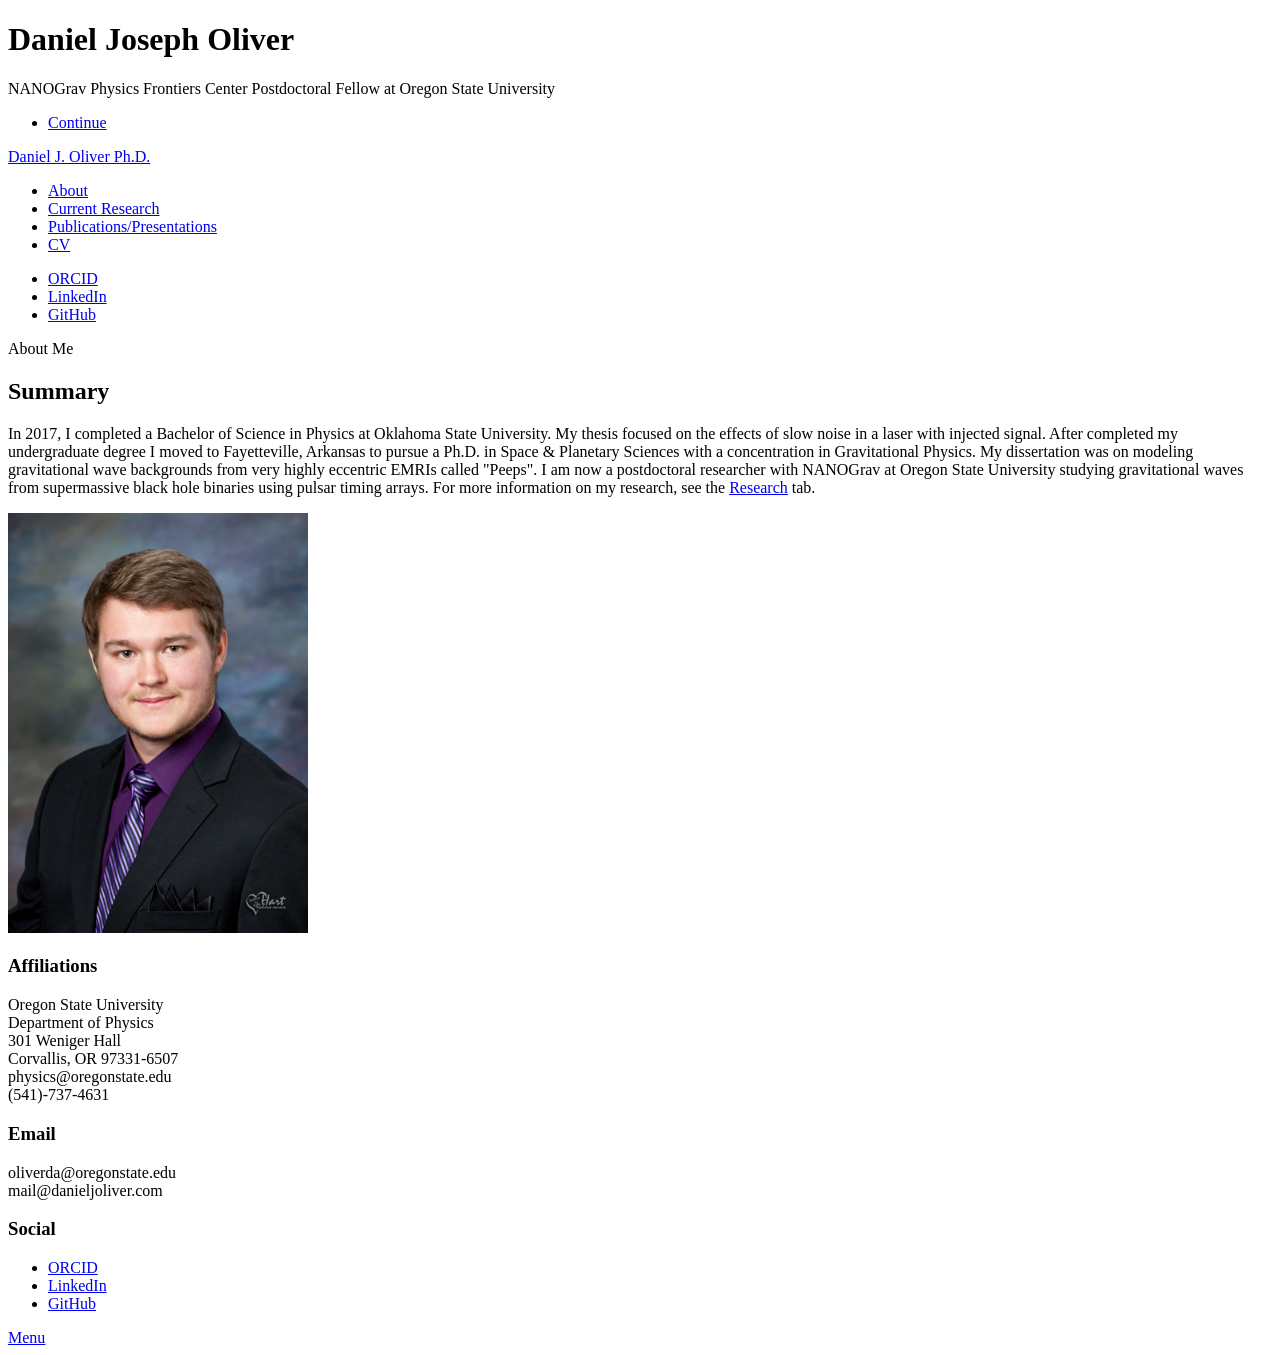
==== index.html @ 2bd02de0 "fixed footer" ====
<!DOCTYPE HTML>
<!--
	Massively by HTML5 UP
	html5up.net | @ajlkn
	Free for personal and commercial use under the CCA 3.0 license (html5up.net/license)
-->
<html>
	<head>
		<title>Daniel Joseph Oliver</title>
		<link rel="shortcut icon" type="image/png" href="images/favicon.png">
		<meta charset="utf-8" />
		<meta name="viewport" content="width=device-width, initial-scale=1, user-scalable=no" />
		<link rel="stylesheet" href="assets/css/main.css" />
		<noscript><link rel="stylesheet" href="assets/css/noscript.css" /></noscript>
	</head>
	<body class="is-preload">

		<!-- Wrapper -->
			<div id="wrapper" class="fade-in">

				<!-- Intro -->
					<div id="intro">
						<h1>Daniel Joseph Oliver</h1>
						<p>NANOGrav Physics Frontiers Center Postdoctoral Fellow at Oregon State University</p>
						<ul class="actions">
							<li> <a href="#header" class="button icon solid solo fa-arrow-down scrolly">Continue</a></li>
						</ul>
					</div>

				<!-- Header -->
					<header id="header">
						<a href="index.html" class="logo">Daniel J. Oliver Ph.D.</a>
					</header>

				<!-- Nav -->
					<nav id="nav">
						<ul class="links">
							<li class="active"><a href="index.html">About</a></li>
							<li><a href="research.html">Current Research</a></li>
							<li><a href="publications.html">Publications/Presentations</a></li>
							<li><a href="resume.html">CV</a></li>
						</ul>
						<ul class="icons">
							<li><a href="https://orcid.org/0000-0002-7374-6925">ORCID</a></li>
							<li><a href="https://www.linkedin.com/in/danieljosepholiver/" class="icon brands fa-linkedin"><span class="label">LinkedIn</span></a></li>
							<li><a href="https://github.com/DanielJOliver" class="icon brands fa-github"><span class="label">GitHub</span></a></li>
						</ul>
					</nav>

				<!-- Main -->
					<div id="main">

						<!-- Featured Post -->
							<article class="post featured">
								<header class="major">
									<span class="date">About Me</span>
									<h2>Summary</h2>
									<p>
									In 2017, I completed a Bachelor of Science in Physics at Oklahoma State University. My thesis focused on the effects 
									of slow noise in a laser with injected signal. After completed my undergraduate degree I moved to Fayetteville, 
									Arkansas to pursue a Ph.D. in Space & Planetary Sciences with a concentration in Gravitational Physics. My dissertation
									was on modeling gravitational wave backgrounds from very highly eccentric EMRIs called "Peeps". I am now a postdoctoral 
									researcher with NANOGrav at Oregon State University studying gravitational waves from supermassive black hole binaries 
									using pulsar timing arrays. For more information on my research, see the <a href="research.html">Research</a> tab. </p>
									<span class="image main">
										<img src="images/Oliver_Daniel_PRpic.jpg" width="300" alt="Daniel Oliver headshot">
									</span>
								</header>

							</article>
					</div>

<!-- Footer -->
						<footer id="footer">
						<section class="split contact">
							<section class="alt">
							<h3>Affiliations</h3>
							<div class="affiliations">
								<p>
								Oregon State University<br />
								Department of Physics<br />
								301 Weniger Hall<br />
								Corvallis, OR 97331-6507<br />
								physics@oregonstate.edu<br />
								(541)-737-4631
								</p>
							</div>
							</section>
						</section>								
							</section>
							<section>
								<h3>Email</h3>
								<p>oliverda@oregonstate.edu<br />
										mail@danieljoliver.com</a></p>
							</section>
							<section>
								<h3>Social</h3>
								<ul class="icons alt">
									<li><a href="https://orcid.org/0000-0002-7374-6925">ORCID</a></li>
									<li><a href="https://www.linkedin.com/in/danieljosepholiver/" class="icon brands alt fa-linkedin"><span class="label">LinkedIn</span></a></li>
									<li><a href="https://github.com/DanielJOliver" class="icon brands alt fa-github"><span class="label">GitHub</span></a></li>
								</ul>
							</section>
						</section>
					</footer>

			</div>

		<!-- Scripts -->
			<script src="assets/js/jquery.min.js"></script>
			<script src="assets/js/jquery.scrollex.min.js"></script>
			<script src="assets/js/jquery.scrolly.min.js"></script>
			<script src="assets/js/browser.min.js"></script>
			<script src="assets/js/breakpoints.min.js"></script>
			<script src="assets/js/util.js"></script>
			<script src="assets/js/main.js"></script>

	</body>
</html>
---- assets/css/main.css ----
@import url(fontawesome-all.min.css);
@import url("https://fonts.googleapis.com/css?family=Merriweather:300,700,300italic,700italic|Source+Sans+Pro:900");

/*
	Massively by HTML5 UP
	html5up.net | @ajlkn
	Free for personal and commercial use under the CCA 3.0 license (html5up.net/license)
*/

html, body, div, span, applet, object,
iframe, h1, h2, h3, h4, h5, h6, p, blockquote,
pre, a, abbr, acronym, address, big, cite,
code, del, dfn, em, img, ins, kbd, q, s, samp,
small, strike, strong, sub, sup, tt, var, b,
u, i, center, dl, dt, dd, ol, ul, li, fieldset,
form, label, legend, table, caption, tbody,
tfoot, thead, tr, th, td, article, aside,
canvas, details, embed, figure, figcaption,
footer, header, hgroup, menu, nav, output, ruby,
section, summary, time, mark, audio, video {
	margin: 0;
	padding: 0;
	border: 0;
	font-size: 100%;
	font: inherit;
	vertical-align: baseline;}

article, aside, details, figcaption, figure,
footer, header, hgroup, menu, nav, section {
	display: block;}

body {
	line-height: 1;
}

ol, ul {
	list-style: none;
}

blockquote, q {
	quotes: none;
}

	blockquote:before, blockquote:after, q:before, q:after {
		content: '';
		content: none;
	}

table {
	border-collapse: collapse;
	border-spacing: 0;
}

body {
	-webkit-text-size-adjust: none;
}

mark {
	background-color: transparent;
	color: inherit;
}

input::-moz-focus-inner {
	border: 0;
	padding: 0;
}

input, select, textarea {
	-moz-appearance: none;
	-webkit-appearance: none;
	-ms-appearance: none;
	appearance: none;
}

/* Basic */

	@-ms-viewport {
		width: device-width;
	}

	body {
		-ms-overflow-style: scrollbar;
	}

	@media screen and (max-width: 480px) {

		html, body {
			min-width: 320px;
		}

	}

	html {
		box-sizing: border-box;
	}

	*, *:before, *:after {
		box-sizing: inherit;
	}

	body {
		background-color: #1e252d;
	}

		body.is-preload *, body.is-preload *:before, body.is-preload *:after {
			-moz-animation: none !important;
			-webkit-animation: none !important;
			-ms-animation: none !important;
			animation: none !important;
			-moz-transition: none !important;
			-webkit-transition: none !important;
			-ms-transition: none !important;
			transition: none !important;
		}

/* Type */

	html {
		font-size: 16pt;
	}

		@media screen and (max-width: 1680px) {

			html {
				font-size: 12pt;
			}

		}

		@media screen and (max-width: 1280px) {

			html {
				font-size: 11pt;
			}

		}

		@media screen and (max-width: 360px) {

			html {
				font-size: 10pt;
			}

		}

	body {
		color: #212931;
	}

	body, input, select, textarea {
		font-family: "Merriweather", Georgia, serif;
		font-weight: 300;
		font-size: 1rem;
		line-height: 2.375;
	}

	a {
		-moz-transition: color 0.2s ease-in-out, background-color 0.2s ease-in-out, border-color 0.2s ease-in-out, box-shadow 0.2s ease-in-out;
		-webkit-transition: color 0.2s ease-in-out, background-color 0.2s ease-in-out, border-color 0.2s ease-in-out, box-shadow 0.2s ease-in-out;
		-ms-transition: color 0.2s ease-in-out, background-color 0.2s ease-in-out, border-color 0.2s ease-in-out, box-shadow 0.2s ease-in-out;
		transition: color 0.2s ease-in-out, background-color 0.2s ease-in-out, border-color 0.2s ease-in-out, box-shadow 0.2s ease-in-out;
		border-bottom: dotted 1px;
		text-decoration: none;
	}

		a:hover {
			border-bottom-color: transparent;
		}

	strong, b {
		font-weight: 600;
	}

	em, i {
		font-style: italic;
	}

	p {
		text-align: justify;
		margin: 0 0 2rem 0;
	}

	h1, h2, h3, h4, h5, h6 {
		font-family: "Source Sans Pro", Helvetica, sans-serif;
		font-weight: 900;
		line-height: 1.5;
		letter-spacing: 0.075em;
		text-transform: uppercase;
		margin: 0 0 1rem 0;
	}

		h1 a, h2 a, h3 a, h4 a, h5 a, h6 a {
			border-bottom: 0;
			color: inherit;
			text-decoration: none;
		}

	h1 {
		font-size: 4rem;
		line-height: 1.1;
		margin: 0 0 2rem 0;
	}

	h2 {
		font-size: 1.75rem;
		line-height: 1.3;
		margin: 0 0 1.5rem 0;
	}

	h3 {
		font-size: 1.25rem;
		margin: 0 0 1.5rem 0;
	}

	h4 {
		font-size: 1rem;
	}

	h5 {
		font-size: 0.9rem;
	}

	h6 {
		font-size: 0.8rem;
	}

	sub {
		font-size: 0.8rem;
		position: relative;
		top: 0.5rem;
	}

	sup {
		font-size: 0.8rem;
		position: relative;
		top: -0.5rem;
	}

	blockquote {
		border-left: solid 4px;
		font-style: italic;
		margin: 0 0 2rem 0;
		padding: 0.5rem 0 0.5rem 2rem;
	}

	code {
		border: solid 2px;
		font-family: "Courier New", monospace;
		font-size: 0.9rem;
		margin: 0 0.25rem;
		padding: 0.25rem 0.65rem;
	}

	pre {
		-webkit-overflow-scrolling: touch;
		font-family: "Courier New", monospace;
		font-size: 0.9rem;
		margin: 0 0 2rem 0;
	}

		pre code {
			display: block;
			line-height: 1.75;
			padding: 1rem 1.5rem;
			overflow-x: auto;
		}

	hr {
		border: 0;
		border-bottom: solid 2px;
		margin: 3rem 0;
	}

		hr.major {
			margin: 5rem 0;
		}

	.align-left {
		text-align: left;
	}

	.align-center {
		text-align: center;
	}

	.align-right {
		text-align: right;
	}

	input, select, textarea {
		color: #212931;
	}

	a {
		color: #212931;
		border-bottom-color: rgba(33, 41, 49, 0.5);
	}

		a:hover {
			border-bottom-color: transparent;
			color: #18bfef !important;
		}

	strong, b {
		color: #212931;
	}

	h1, h2, h3, h4, h5, h6 {
		color: #212931;
	}

	blockquote {
		border-left-color: #eeeeee;
	}

	code {
		background: rgba(220, 220, 220, 0.25);
		border-color: #eeeeee;
	}

	hr {
		border-bottom-color: #eeeeee;
	}

/* Row */

	.row {
		display: flex;
		flex-wrap: wrap;
		box-sizing: border-box;
		align-items: stretch;
	}

		.row > * {
			box-sizing: border-box;
		}

		.row.gtr-uniform > * > :last-child {
			margin-bottom: 0;
		}

		.row.aln-left {
			justify-content: flex-start;
		}

		.row.aln-center {
			justify-content: center;
		}

		.row.aln-right {
			justify-content: flex-end;
		}

		.row.aln-top {
			align-items: flex-start;
		}

		.row.aln-middle {
			align-items: center;
		}

		.row.aln-bottom {
			align-items: flex-end;
		}

		.row > .imp {
			order: -1;
		}

		.row > .col-1 {
			width: 8.33333%;
		}

		.row > .off-1 {
			margin-left: 8.33333%;
		}

		.row > .col-2 {
			width: 16.66667%;
		}

		.row > .off-2 {
			margin-left: 16.66667%;
		}

		.row > .col-3 {
			width: 25%;
		}

		.row > .off-3 {
			margin-left: 25%;
		}

		.row > .col-4 {
			width: 33.33333%;
		}

		.row > .off-4 {
			margin-left: 33.33333%;
		}

		.row > .col-5 {
			width: 41.66667%;
		}

		.row > .off-5 {
			margin-left: 41.66667%;
		}

		.row > .col-6 {
			width: 50%;
		}

		.row > .off-6 {
			margin-left: 50%;
		}

		.row > .col-7 {
			width: 58.33333%;
		}

		.row > .off-7 {
			margin-left: 58.33333%;
		}

		.row > .col-8 {
			width: 66.66667%;
		}

		.row > .off-8 {
			margin-left: 66.66667%;
		}

		.row > .col-9 {
			width: 75%;
		}

		.row > .off-9 {
			margin-left: 75%;
		}

		.row > .col-10 {
			width: 83.33333%;
		}

		.row > .off-10 {
			margin-left: 83.33333%;
		}

		.row > .col-11 {
			width: 91.66667%;
		}

		.row > .off-11 {
			margin-left: 91.66667%;
		}

		.row > .col-12 {
			width: 100%;
		}

		.row > .off-12 {
			margin-left: 100%;
		}

		.row.gtr-0 {
			margin-top: 0;
			margin-left: 0rem;
		}

			.row.gtr-0 > * {
				padding: 0 0 0 0rem;
			}

			.row.gtr-0.gtr-uniform {
				margin-top: 0rem;
			}

				.row.gtr-0.gtr-uniform > * {
					padding-top: 0rem;
				}

		.row.gtr-25 {
			margin-top: 0;
			margin-left: -0.375rem;
		}

			.row.gtr-25 > * {
				padding: 0 0 0 0.375rem;
			}

			.row.gtr-25.gtr-uniform {
				margin-top: -0.375rem;
			}

				.row.gtr-25.gtr-uniform > * {
					padding-top: 0.375rem;
				}

		.row.gtr-50 {
			margin-top: 0;
			margin-left: -0.75rem;
		}

			.row.gtr-50 > * {
				padding: 0 0 0 0.75rem;
			}

			.row.gtr-50.gtr-uniform {
				margin-top: -0.75rem;
			}

				.row.gtr-50.gtr-uniform > * {
					padding-top: 0.75rem;
				}

		.row {
			margin-top: 0;
			margin-left: -1.5rem;
		}

			.row > * {
				padding: 0 0 0 1.5rem;
			}

			.row.gtr-uniform {
				margin-top: -1.5rem;
			}

				.row.gtr-uniform > * {
					padding-top: 1.5rem;
				}

		.row.gtr-150 {
			margin-top: 0;
			margin-left: -2.25rem;
		}

			.row.gtr-150 > * {
				padding: 0 0 0 2.25rem;
			}

			.row.gtr-150.gtr-uniform {
				margin-top: -2.25rem;
			}

				.row.gtr-150.gtr-uniform > * {
					padding-top: 2.25rem;
				}

		.row.gtr-200 {
			margin-top: 0;
			margin-left: -3rem;
		}

			.row.gtr-200 > * {
				padding: 0 0 0 3rem;
			}

			.row.gtr-200.gtr-uniform {
				margin-top: -3rem;
			}

				.row.gtr-200.gtr-uniform > * {
					padding-top: 3rem;
				}

		@media screen and (max-width: 1680px) {

			.row {
				display: flex;
				flex-wrap: wrap;
				box-sizing: border-box;
				align-items: stretch;
			}

				.row > * {
					box-sizing: border-box;
				}

				.row.gtr-uniform > * > :last-child {
					margin-bottom: 0;
				}

				.row.aln-left {
					justify-content: flex-start;
				}

				.row.aln-center {
					justify-content: center;
				}

				.row.aln-right {
					justify-content: flex-end;
				}

				.row.aln-top {
					align-items: flex-start;
				}

				.row.aln-middle {
					align-items: center;
				}

				.row.aln-bottom {
					align-items: flex-end;
				}

				.row > .imp-xlarge {
					order: -1;
				}

				.row > .col-1-xlarge {
					width: 8.33333%;
				}

				.row > .off-1-xlarge {
					margin-left: 8.33333%;
				}

				.row > .col-2-xlarge {
					width: 16.66667%;
				}

				.row > .off-2-xlarge {
					margin-left: 16.66667%;
				}

				.row > .col-3-xlarge {
					width: 25%;
				}

				.row > .off-3-xlarge {
					margin-left: 25%;
				}

				.row > .col-4-xlarge {
					width: 33.33333%;
				}

				.row > .off-4-xlarge {
					margin-left: 33.33333%;
				}

				.row > .col-5-xlarge {
					width: 41.66667%;
				}

				.row > .off-5-xlarge {
					margin-left: 41.66667%;
				}

				.row > .col-6-xlarge {
					width: 50%;
				}

				.row > .off-6-xlarge {
					margin-left: 50%;
				}

				.row > .col-7-xlarge {
					width: 58.33333%;
				}

				.row > .off-7-xlarge {
					margin-left: 58.33333%;
				}

				.row > .col-8-xlarge {
					width: 66.66667%;
				}

				.row > .off-8-xlarge {
					margin-left: 66.66667%;
				}

				.row > .col-9-xlarge {
					width: 75%;
				}

				.row > .off-9-xlarge {
					margin-left: 75%;
				}

				.row > .col-10-xlarge {
					width: 83.33333%;
				}

				.row > .off-10-xlarge {
					margin-left: 83.33333%;
				}

				.row > .col-11-xlarge {
					width: 91.66667%;
				}

				.row > .off-11-xlarge {
					margin-left: 91.66667%;
				}

				.row > .col-12-xlarge {
					width: 100%;
				}

				.row > .off-12-xlarge {
					margin-left: 100%;
				}

				.row.gtr-0 {
					margin-top: 0;
					margin-left: 0rem;
				}

					.row.gtr-0 > * {
						padding: 0 0 0 0rem;
					}

					.row.gtr-0.gtr-uniform {
						margin-top: 0rem;
					}

						.row.gtr-0.gtr-uniform > * {
							padding-top: 0rem;
						}

				.row.gtr-25 {
					margin-top: 0;
					margin-left: -0.375rem;
				}

					.row.gtr-25 > * {
						padding: 0 0 0 0.375rem;
					}

					.row.gtr-25.gtr-uniform {
						margin-top: -0.375rem;
					}

						.row.gtr-25.gtr-uniform > * {
							padding-top: 0.375rem;
						}

				.row.gtr-50 {
					margin-top: 0;
					margin-left: -0.75rem;
				}

					.row.gtr-50 > * {
						padding: 0 0 0 0.75rem;
					}

					.row.gtr-50.gtr-uniform {
						margin-top: -0.75rem;
					}

						.row.gtr-50.gtr-uniform > * {
							padding-top: 0.75rem;
						}

				.row {
					margin-top: 0;
					margin-left: -1.5rem;
				}

					.row > * {
						padding: 0 0 0 1.5rem;
					}

					.row.gtr-uniform {
						margin-top: -1.5rem;
					}

						.row.gtr-uniform > * {
							padding-top: 1.5rem;
						}

				.row.gtr-150 {
					margin-top: 0;
					margin-left: -2.25rem;
				}

					.row.gtr-150 > * {
						padding: 0 0 0 2.25rem;
					}

					.row.gtr-150.gtr-uniform {
						margin-top: -2.25rem;
					}

						.row.gtr-150.gtr-uniform > * {
							padding-top: 2.25rem;
						}

				.row.gtr-200 {
					margin-top: 0;
					margin-left: -3rem;
				}

					.row.gtr-200 > * {
						padding: 0 0 0 3rem;
					}

					.row.gtr-200.gtr-uniform {
						margin-top: -3rem;
					}

						.row.gtr-200.gtr-uniform > * {
							padding-top: 3rem;
						}

		}

		@media screen and (max-width: 1280px) {

			.row {
				display: flex;
				flex-wrap: wrap;
				box-sizing: border-box;
				align-items: stretch;
			}

				.row > * {
					box-sizing: border-box;
				}

				.row.gtr-uniform > * > :last-child {
					margin-bottom: 0;
				}

				.row.aln-left {
					justify-content: flex-start;
				}

				.row.aln-center {
					justify-content: center;
				}

				.row.aln-right {
					justify-content: flex-end;
				}

				.row.aln-top {
					align-items: flex-start;
				}

				.row.aln-middle {
					align-items: center;
				}

				.row.aln-bottom {
					align-items: flex-end;
				}

				.row > .imp-large {
					order: -1;
				}

				.row > .col-1-large {
					width: 8.33333%;
				}

				.row > .off-1-large {
					margin-left: 8.33333%;
				}

				.row > .col-2-large {
					width: 16.66667%;
				}

				.row > .off-2-large {
					margin-left: 16.66667%;
				}

				.row > .col-3-large {
					width: 25%;
				}

				.row > .off-3-large {
					margin-left: 25%;
				}

				.row > .col-4-large {
					width: 33.33333%;
				}

				.row > .off-4-large {
					margin-left: 33.33333%;
				}

				.row > .col-5-large {
					width: 41.66667%;
				}

				.row > .off-5-large {
					margin-left: 41.66667%;
				}

				.row > .col-6-large {
					width: 50%;
				}

				.row > .off-6-large {
					margin-left: 50%;
				}

				.row > .col-7-large {
					width: 58.33333%;
				}

				.row > .off-7-large {
					margin-left: 58.33333%;
				}

				.row > .col-8-large {
					width: 66.66667%;
				}

				.row > .off-8-large {
					margin-left: 66.66667%;
				}

				.row > .col-9-large {
					width: 75%;
				}

				.row > .off-9-large {
					margin-left: 75%;
				}

				.row > .col-10-large {
					width: 83.33333%;
				}

				.row > .off-10-large {
					margin-left: 83.33333%;
				}

				.row > .col-11-large {
					width: 91.66667%;
				}

				.row > .off-11-large {
					margin-left: 91.66667%;
				}

				.row > .col-12-large {
					width: 100%;
				}

				.row > .off-12-large {
					margin-left: 100%;
				}

				.row.gtr-0 {
					margin-top: 0;
					margin-left: 0rem;
				}

					.row.gtr-0 > * {
						padding: 0 0 0 0rem;
					}

					.row.gtr-0.gtr-uniform {
						margin-top: 0rem;
					}

						.row.gtr-0.gtr-uniform > * {
							padding-top: 0rem;
						}

				.row.gtr-25 {
					margin-top: 0;
					margin-left: -0.375rem;
				}

					.row.gtr-25 > * {
						padding: 0 0 0 0.375rem;
					}

					.row.gtr-25.gtr-uniform {
						margin-top: -0.375rem;
					}

						.row.gtr-25.gtr-uniform > * {
							padding-top: 0.375rem;
						}

				.row.gtr-50 {
					margin-top: 0;
					margin-left: -0.75rem;
				}

					.row.gtr-50 > * {
						padding: 0 0 0 0.75rem;
					}

					.row.gtr-50.gtr-uniform {
						margin-top: -0.75rem;
					}

						.row.gtr-50.gtr-uniform > * {
							padding-top: 0.75rem;
						}

				.row {
					margin-top: 0;
					margin-left: -1.5rem;
				}

					.row > * {
						padding: 0 0 0 1.5rem;
					}

					.row.gtr-uniform {
						margin-top: -1.5rem;
					}

						.row.gtr-uniform > * {
							padding-top: 1.5rem;
						}

				.row.gtr-150 {
					margin-top: 0;
					margin-left: -2.25rem;
				}

					.row.gtr-150 > * {
						padding: 0 0 0 2.25rem;
					}

					.row.gtr-150.gtr-uniform {
						margin-top: -2.25rem;
					}

						.row.gtr-150.gtr-uniform > * {
							padding-top: 2.25rem;
						}

				.row.gtr-200 {
					margin-top: 0;
					margin-left: -3rem;
				}

					.row.gtr-200 > * {
						padding: 0 0 0 3rem;
					}

					.row.gtr-200.gtr-uniform {
						margin-top: -3rem;
					}

						.row.gtr-200.gtr-uniform > * {
							padding-top: 3rem;
						}

		}

		@media screen and (max-width: 980px) {

			.row {
				display: flex;
				flex-wrap: wrap;
				box-sizing: border-box;
				align-items: stretch;
			}

				.row > * {
					box-sizing: border-box;
				}

				.row.gtr-uniform > * > :last-child {
					margin-bottom: 0;
				}

				.row.aln-left {
					justify-content: flex-start;
				}

				.row.aln-center {
					justify-content: center;
				}

				.row.aln-right {
					justify-content: flex-end;
				}

				.row.aln-top {
					align-items: flex-start;
				}

				.row.aln-middle {
					align-items: center;
				}

				.row.aln-bottom {
					align-items: flex-end;
				}

				.row > .imp-medium {
					order: -1;
				}

				.row > .col-1-medium {
					width: 8.33333%;
				}

				.row > .off-1-medium {
					margin-left: 8.33333%;
				}

				.row > .col-2-medium {
					width: 16.66667%;
				}

				.row > .off-2-medium {
					margin-left: 16.66667%;
				}

				.row > .col-3-medium {
					width: 25%;
				}

				.row > .off-3-medium {
					margin-left: 25%;
				}

				.row > .col-4-medium {
					width: 33.33333%;
				}

				.row > .off-4-medium {
					margin-left: 33.33333%;
				}

				.row > .col-5-medium {
					width: 41.66667%;
				}

				.row > .off-5-medium {
					margin-left: 41.66667%;
				}

				.row > .col-6-medium {
					width: 50%;
				}

				.row > .off-6-medium {
					margin-left: 50%;
				}

				.row > .col-7-medium {
					width: 58.33333%;
				}

				.row > .off-7-medium {
					margin-left: 58.33333%;
				}

				.row > .col-8-medium {
					width: 66.66667%;
				}

				.row > .off-8-medium {
					margin-left: 66.66667%;
				}

				.row > .col-9-medium {
					width: 75%;
				}

				.row > .off-9-medium {
					margin-left: 75%;
				}

				.row > .col-10-medium {
					width: 83.33333%;
				}

				.row > .off-10-medium {
					margin-left: 83.33333%;
				}

				.row > .col-11-medium {
					width: 91.66667%;
				}

				.row > .off-11-medium {
					margin-left: 91.66667%;
				}

				.row > .col-12-medium {
					width: 100%;
				}

				.row > .off-12-medium {
					margin-left: 100%;
				}

				.row.gtr-0 {
					margin-top: 0;
					margin-left: 0rem;
				}

					.row.gtr-0 > * {
						padding: 0 0 0 0rem;
					}

					.row.gtr-0.gtr-uniform {
						margin-top: 0rem;
					}

						.row.gtr-0.gtr-uniform > * {
							padding-top: 0rem;
						}

				.row.gtr-25 {
					margin-top: 0;
					margin-left: -0.375rem;
				}

					.row.gtr-25 > * {
						padding: 0 0 0 0.375rem;
					}

					.row.gtr-25.gtr-uniform {
						margin-top: -0.375rem;
					}

						.row.gtr-25.gtr-uniform > * {
							padding-top: 0.375rem;
						}

				.row.gtr-50 {
					margin-top: 0;
					margin-left: -0.75rem;
				}

					.row.gtr-50 > * {
						padding: 0 0 0 0.75rem;
					}

					.row.gtr-50.gtr-uniform {
						margin-top: -0.75rem;
					}

						.row.gtr-50.gtr-uniform > * {
							padding-top: 0.75rem;
						}

				.row {
					margin-top: 0;
					margin-left: -1.5rem;
				}

					.row > * {
						padding: 0 0 0 1.5rem;
					}

					.row.gtr-uniform {
						margin-top: -1.5rem;
					}

						.row.gtr-uniform > * {
							padding-top: 1.5rem;
						}

				.row.gtr-150 {
					margin-top: 0;
					margin-left: -2.25rem;
				}

					.row.gtr-150 > * {
						padding: 0 0 0 2.25rem;
					}

					.row.gtr-150.gtr-uniform {
						margin-top: -2.25rem;
					}

						.row.gtr-150.gtr-uniform > * {
							padding-top: 2.25rem;
						}

				.row.gtr-200 {
					margin-top: 0;
					margin-left: -3rem;
				}

					.row.gtr-200 > * {
						padding: 0 0 0 3rem;
					}

					.row.gtr-200.gtr-uniform {
						margin-top: -3rem;
					}

						.row.gtr-200.gtr-uniform > * {
							padding-top: 3rem;
						}

		}

		@media screen and (max-width: 736px) {

			.row {
				display: flex;
				flex-wrap: wrap;
				box-sizing: border-box;
				align-items: stretch;
			}

				.row > * {
					box-sizing: border-box;
				}

				.row.gtr-uniform > * > :last-child {
					margin-bottom: 0;
				}

				.row.aln-left {
					justify-content: flex-start;
				}

				.row.aln-center {
					justify-content: center;
				}

				.row.aln-right {
					justify-content: flex-end;
				}

				.row.aln-top {
					align-items: flex-start;
				}

				.row.aln-middle {
					align-items: center;
				}

				.row.aln-bottom {
					align-items: flex-end;
				}

				.row > .imp-small {
					order: -1;
				}

				.row > .col-1-small {
					width: 8.33333%;
				}

				.row > .off-1-small {
					margin-left: 8.33333%;
				}

				.row > .col-2-small {
					width: 16.66667%;
				}

				.row > .off-2-small {
					margin-left: 16.66667%;
				}

				.row > .col-3-small {
					width: 25%;
				}

				.row > .off-3-small {
					margin-left: 25%;
				}

				.row > .col-4-small {
					width: 33.33333%;
				}

				.row > .off-4-small {
					margin-left: 33.33333%;
				}

				.row > .col-5-small {
					width: 41.66667%;
				}

				.row > .off-5-small {
					margin-left: 41.66667%;
				}

				.row > .col-6-small {
					width: 50%;
				}

				.row > .off-6-small {
					margin-left: 50%;
				}

				.row > .col-7-small {
					width: 58.33333%;
				}

				.row > .off-7-small {
					margin-left: 58.33333%;
				}

				.row > .col-8-small {
					width: 66.66667%;
				}

				.row > .off-8-small {
					margin-left: 66.66667%;
				}

				.row > .col-9-small {
					width: 75%;
				}

				.row > .off-9-small {
					margin-left: 75%;
				}

				.row > .col-10-small {
					width: 83.33333%;
				}

				.row > .off-10-small {
					margin-left: 83.33333%;
				}

				.row > .col-11-small {
					width: 91.66667%;
				}

				.row > .off-11-small {
					margin-left: 91.66667%;
				}

				.row > .col-12-small {
					width: 100%;
				}

				.row > .off-12-small {
					margin-left: 100%;
				}

				.row.gtr-0 {
					margin-top: 0;
					margin-left: 0rem;
				}

					.row.gtr-0 > * {
						padding: 0 0 0 0rem;
					}

					.row.gtr-0.gtr-uniform {
						margin-top: 0rem;
					}

						.row.gtr-0.gtr-uniform > * {
							padding-top: 0rem;
						}

				.row.gtr-25 {
					margin-top: 0;
					margin-left: -0.375rem;
				}

					.row.gtr-25 > * {
						padding: 0 0 0 0.375rem;
					}

					.row.gtr-25.gtr-uniform {
						margin-top: -0.375rem;
					}

						.row.gtr-25.gtr-uniform > * {
							padding-top: 0.375rem;
						}

				.row.gtr-50 {
					margin-top: 0;
					margin-left: -0.75rem;
				}

					.row.gtr-50 > * {
						padding: 0 0 0 0.75rem;
					}

					.row.gtr-50.gtr-uniform {
						margin-top: -0.75rem;
					}

						.row.gtr-50.gtr-uniform > * {
							padding-top: 0.75rem;
						}

				.row {
					margin-top: 0;
					margin-left: -1.5rem;
				}

					.row > * {
						padding: 0 0 0 1.5rem;
					}

					.row.gtr-uniform {
						margin-top: -1.5rem;
					}

						.row.gtr-uniform > * {
							padding-top: 1.5rem;
						}

				.row.gtr-150 {
					margin-top: 0;
					margin-left: -2.25rem;
				}

					.row.gtr-150 > * {
						padding: 0 0 0 2.25rem;
					}

					.row.gtr-150.gtr-uniform {
						margin-top: -2.25rem;
					}

						.row.gtr-150.gtr-uniform > * {
							padding-top: 2.25rem;
						}

				.row.gtr-200 {
					margin-top: 0;
					margin-left: -3rem;
				}

					.row.gtr-200 > * {
						padding: 0 0 0 3rem;
					}

					.row.gtr-200.gtr-uniform {
						margin-top: -3rem;
					}

						.row.gtr-200.gtr-uniform > * {
							padding-top: 3rem;
						}

		}

		@media screen and (max-width: 480px) {

			.row {
				display: flex;
				flex-wrap: wrap;
				box-sizing: border-box;
				align-items: stretch;
			}

				.row > * {
					box-sizing: border-box;
				}

				.row.gtr-uniform > * > :last-child {
					margin-bottom: 0;
				}

				.row.aln-left {
					justify-content: flex-start;
				}

				.row.aln-center {
					justify-content: center;
				}

				.row.aln-right {
					justify-content: flex-end;
				}

				.row.aln-top {
					align-items: flex-start;
				}

				.row.aln-middle {
					align-items: center;
				}

				.row.aln-bottom {
					align-items: flex-end;
				}

				.row > .imp-xsmall {
					order: -1;
				}

				.row > .col-1-xsmall {
					width: 8.33333%;
				}

				.row > .off-1-xsmall {
					margin-left: 8.33333%;
				}

				.row > .col-2-xsmall {
					width: 16.66667%;
				}

				.row > .off-2-xsmall {
					margin-left: 16.66667%;
				}

				.row > .col-3-xsmall {
					width: 25%;
				}

				.row > .off-3-xsmall {
					margin-left: 25%;
				}

				.row > .col-4-xsmall {
					width: 33.33333%;
				}

				.row > .off-4-xsmall {
					margin-left: 33.33333%;
				}

				.row > .col-5-xsmall {
					width: 41.66667%;
				}

				.row > .off-5-xsmall {
					margin-left: 41.66667%;
				}

				.row > .col-6-xsmall {
					width: 50%;
				}

				.row > .off-6-xsmall {
					margin-left: 50%;
				}

				.row > .col-7-xsmall {
					width: 58.33333%;
				}

				.row > .off-7-xsmall {
					margin-left: 58.33333%;
				}

				.row > .col-8-xsmall {
					width: 66.66667%;
				}

				.row > .off-8-xsmall {
					margin-left: 66.66667%;
				}

				.row > .col-9-xsmall {
					width: 75%;
				}

				.row > .off-9-xsmall {
					margin-left: 75%;
				}

				.row > .col-10-xsmall {
					width: 83.33333%;
				}

				.row > .off-10-xsmall {
					margin-left: 83.33333%;
				}

				.row > .col-11-xsmall {
					width: 91.66667%;
				}

				.row > .off-11-xsmall {
					margin-left: 91.66667%;
				}

				.row > .col-12-xsmall {
					width: 100%;
				}

				.row > .off-12-xsmall {
					margin-left: 100%;
				}

				.row.gtr-0 {
					margin-top: 0;
					margin-left: 0rem;
				}

					.row.gtr-0 > * {
						padding: 0 0 0 0rem;
					}

					.row.gtr-0.gtr-uniform {
						margin-top: 0rem;
					}

						.row.gtr-0.gtr-uniform > * {
							padding-top: 0rem;
						}

				.row.gtr-25 {
					margin-top: 0;
					margin-left: -0.375rem;
				}

					.row.gtr-25 > * {
						padding: 0 0 0 0.375rem;
					}

					.row.gtr-25.gtr-uniform {
						margin-top: -0.375rem;
					}

						.row.gtr-25.gtr-uniform > * {
							padding-top: 0.375rem;
						}

				.row.gtr-50 {
					margin-top: 0;
					margin-left: -0.75rem;
				}

					.row.gtr-50 > * {
						padding: 0 0 0 0.75rem;
					}

					.row.gtr-50.gtr-uniform {
						margin-top: -0.75rem;
					}

						.row.gtr-50.gtr-uniform > * {
							padding-top: 0.75rem;
						}

				.row {
					margin-top: 0;
					margin-left: -1.5rem;
				}

					.row > * {
						padding: 0 0 0 1.5rem;
					}

					.row.gtr-uniform {
						margin-top: -1.5rem;
					}

						.row.gtr-uniform > * {
							padding-top: 1.5rem;
						}

				.row.gtr-150 {
					margin-top: 0;
					margin-left: -2.25rem;
				}

					.row.gtr-150 > * {
						padding: 0 0 0 2.25rem;
					}

					.row.gtr-150.gtr-uniform {
						margin-top: -2.25rem;
					}

						.row.gtr-150.gtr-uniform > * {
							padding-top: 2.25rem;
						}

				.row.gtr-200 {
					margin-top: 0;
					margin-left: -3rem;
				}

					.row.gtr-200 > * {
						padding: 0 0 0 3rem;
					}

					.row.gtr-200.gtr-uniform {
						margin-top: -3rem;
					}

						.row.gtr-200.gtr-uniform > * {
							padding-top: 3rem;
						}

		}

		@media screen and (max-width: 360px) {

			.row {
				display: flex;
				flex-wrap: wrap;
				box-sizing: border-box;
				align-items: stretch;
			}

				.row > * {
					box-sizing: border-box;
				}

				.row.gtr-uniform > * > :last-child {
					margin-bottom: 0;
				}

				.row.aln-left {
					justify-content: flex-start;
				}

				.row.aln-center {
					justify-content: center;
				}

				.row.aln-right {
					justify-content: flex-end;
				}

				.row.aln-top {
					align-items: flex-start;
				}

				.row.aln-middle {
					align-items: center;
				}

				.row.aln-bottom {
					align-items: flex-end;
				}

				.row > .imp-xxsmall {
					order: -1;
				}

				.row > .col-1-xxsmall {
					width: 8.33333%;
				}

				.row > .off-1-xxsmall {
					margin-left: 8.33333%;
				}

				.row > .col-2-xxsmall {
					width: 16.66667%;
				}

				.row > .off-2-xxsmall {
					margin-left: 16.66667%;
				}

				.row > .col-3-xxsmall {
					width: 25%;
				}

				.row > .off-3-xxsmall {
					margin-left: 25%;
				}

				.row > .col-4-xxsmall {
					width: 33.33333%;
				}

				.row > .off-4-xxsmall {
					margin-left: 33.33333%;
				}

				.row > .col-5-xxsmall {
					width: 41.66667%;
				}

				.row > .off-5-xxsmall {
					margin-left: 41.66667%;
				}

				.row > .col-6-xxsmall {
					width: 50%;
				}

				.row > .off-6-xxsmall {
					margin-left: 50%;
				}

				.row > .col-7-xxsmall {
					width: 58.33333%;
				}

				.row > .off-7-xxsmall {
					margin-left: 58.33333%;
				}

				.row > .col-8-xxsmall {
					width: 66.66667%;
				}

				.row > .off-8-xxsmall {
					margin-left: 66.66667%;
				}

				.row > .col-9-xxsmall {
					width: 75%;
				}

				.row > .off-9-xxsmall {
					margin-left: 75%;
				}

				.row > .col-10-xxsmall {
					width: 83.33333%;
				}

				.row > .off-10-xxsmall {
					margin-left: 83.33333%;
				}

				.row > .col-11-xxsmall {
					width: 91.66667%;
				}

				.row > .off-11-xxsmall {
					margin-left: 91.66667%;
				}

				.row > .col-12-xxsmall {
					width: 100%;
				}

				.row > .off-12-xxsmall {
					margin-left: 100%;
				}

				.row.gtr-0 {
					margin-top: 0;
					margin-left: 0rem;
				}

					.row.gtr-0 > * {
						padding: 0 0 0 0rem;
					}

					.row.gtr-0.gtr-uniform {
						margin-top: 0rem;
					}

						.row.gtr-0.gtr-uniform > * {
							padding-top: 0rem;
						}

				.row.gtr-25 {
					margin-top: 0;
					margin-left: -0.375rem;
				}

					.row.gtr-25 > * {
						padding: 0 0 0 0.375rem;
					}

					.row.gtr-25.gtr-uniform {
						margin-top: -0.375rem;
					}

						.row.gtr-25.gtr-uniform > * {
							padding-top: 0.375rem;
						}

				.row.gtr-50 {
					margin-top: 0;
					margin-left: -0.75rem;
				}

					.row.gtr-50 > * {
						padding: 0 0 0 0.75rem;
					}

					.row.gtr-50.gtr-uniform {
						margin-top: -0.75rem;
					}

						.row.gtr-50.gtr-uniform > * {
							padding-top: 0.75rem;
						}

				.row {
					margin-top: 0;
					margin-left: -1.5rem;
				}

					.row > * {
						padding: 0 0 0 1.5rem;
					}

					.row.gtr-uniform {
						margin-top: -1.5rem;
					}

						.row.gtr-uniform > * {
							padding-top: 1.5rem;
						}

				.row.gtr-150 {
					margin-top: 0;
					margin-left: -2.25rem;
				}

					.row.gtr-150 > * {
						padding: 0 0 0 2.25rem;
					}

					.row.gtr-150.gtr-uniform {
						margin-top: -2.25rem;
					}

						.row.gtr-150.gtr-uniform > * {
							padding-top: 2.25rem;
						}

				.row.gtr-200 {
					margin-top: 0;
					margin-left: -3rem;
				}

					.row.gtr-200 > * {
						padding: 0 0 0 3rem;
					}

					.row.gtr-200.gtr-uniform {
						margin-top: -3rem;
					}

						.row.gtr-200.gtr-uniform > * {
							padding-top: 3rem;
						}

		}

/* Box */

	.box {
		border: solid 2px;
		margin-bottom: 2rem;
		padding: 1.5rem;
	}

		.box > :last-child,
		.box > :last-child > :last-child,
		.box > :last-child > :last-child > :last-child {
			margin-bottom: 0;
		}

		.box.alt {
			border: 0;
			border-radius: 0;
			padding: 0;
		}

	.box {
		border-color: #eeeeee;
	}

/* Button */

	input[type="submit"],
	input[type="reset"],
	input[type="button"],
	button,
	.button {
		-moz-appearance: none;
		-webkit-appearance: none;
		-ms-appearance: none;
		appearance: none;
		-moz-transition: background-color 0.2s ease-in-out, box-shadow 0.2s ease-in-out, color 0.2s ease-in-out;
		-webkit-transition: background-color 0.2s ease-in-out, box-shadow 0.2s ease-in-out, color 0.2s ease-in-out;
		-ms-transition: background-color 0.2s ease-in-out, box-shadow 0.2s ease-in-out, color 0.2s ease-in-out;
		transition: background-color 0.2s ease-in-out, box-shadow 0.2s ease-in-out, color 0.2s ease-in-out;
		border: 0;
		border-radius: 0;
		cursor: pointer;
		display: inline-block;
		font-family: "Source Sans Pro", Helvetica, sans-serif;
		font-size: 0.8rem;
		font-weight: 900;
		letter-spacing: 0.075em;
		height: 3rem;
		line-height: 3rem;
		padding: 0 2rem;
		text-align: center;
		text-decoration: none;
		text-transform: uppercase;
		white-space: nowrap;
	}

		input[type="submit"].icon:before,
		input[type="reset"].icon:before,
		input[type="button"].icon:before,
		button.icon:before,
		.button.icon:before {
			margin-right: 0.5rem;
		}

		input[type="submit"].icon.solo,
		input[type="reset"].icon.solo,
		input[type="button"].icon.solo,
		button.icon.solo,
		.button.icon.solo {
			position: relative;
			width: 4rem;
			height: 4rem;
			line-height: 4rem;
			border-radius: 4rem;
			text-indent: 4rem;
			overflow: hidden;
			padding: 0;
			white-space: nowrap;
		}

			input[type="submit"].icon.solo:before,
			input[type="reset"].icon.solo:before,
			input[type="button"].icon.solo:before,
			button.icon.solo:before,
			.button.icon.solo:before {
				position: absolute;
				display: block;
				top: 0;
				left: 0;
				width: inherit;
				height: inherit;
				line-height: inherit;
				font-size: 1.25rem;
				margin-right: 0;
				text-align: center;
				text-indent: 0;
			}

		input[type="submit"].fit,
		input[type="reset"].fit,
		input[type="button"].fit,
		button.fit,
		.button.fit {
			width: 100%;
		}

		input[type="submit"].small,
		input[type="reset"].small,
		input[type="button"].small,
		button.small,
		.button.small {
			font-size: 0.7rem;
			height: 2.5rem;
			line-height: 2.5rem;
			padding: 0 1.5rem;
		}

		input[type="submit"].large,
		input[type="reset"].large,
		input[type="button"].large,
		button.large,
		.button.large {
			font-size: 0.9rem;
			height: 3.5rem;
			line-height: 3.5rem;
			padding: 0 2.75rem;
		}

		@media screen and (max-width: 980px) {

			input[type="submit"],
			input[type="reset"],
			input[type="button"],
			button,
			.button {
				font-size: 0.9rem;
				height: 3.25rem;
				line-height: 3.25rem;
			}

				input[type="submit"].large,
				input[type="reset"].large,
				input[type="button"].large,
				button.large,
				.button.large {
					font-size: 1rem;
					height: 3.75rem;
					line-height: 3.75rem;
				}

		}

		input[type="submit"].disabled, input[type="submit"]:disabled,
		input[type="reset"].disabled,
		input[type="reset"]:disabled,
		input[type="button"].disabled,
		input[type="button"]:disabled,
		button.disabled,
		button:disabled,
		.button.disabled,
		.button:disabled {
			pointer-events: none;
			opacity: 0.25;
		}

	input[type="submit"],
	input[type="reset"],
	input[type="button"],
	button,
	.button {
		background-color: transparent;
		box-shadow: inset 0 0 0 2px #212931;
		color: #212931 !important;
	}

		input[type="submit"]:hover,
		input[type="reset"]:hover,
		input[type="button"]:hover,
		button:hover,
		.button:hover {
			box-shadow: inset 0 0 0 2px #18bfef;
			color: #18bfef !important;
		}

		input[type="submit"].primary,
		input[type="reset"].primary,
		input[type="button"].primary,
		button.primary,
		.button.primary {
			background-color: #212931;
			box-shadow: none;
			color: #ffffff !important;
		}

			input[type="submit"].primary:hover,
			input[type="reset"].primary:hover,
			input[type="button"].primary:hover,
			button.primary:hover,
			.button.primary:hover {
				background-color: #18bfef;
			}

/* Form */

	form {
		margin: 0 0 2rem 0;
	}

		form > :last-child {
			margin-bottom: 0;
		}

		form > .fields {
			display: -moz-flex;
			display: -webkit-flex;
			display: -ms-flex;
			display: flex;
			-moz-flex-wrap: wrap;
			-webkit-flex-wrap: wrap;
			-ms-flex-wrap: wrap;
			flex-wrap: wrap;
			width: calc(100% + 3rem);
			margin: -1.5rem 0 2rem -1.5rem;
		}

			form > .fields > .field {
				-moz-flex-grow: 0;
				-webkit-flex-grow: 0;
				-ms-flex-grow: 0;
				flex-grow: 0;
				-moz-flex-shrink: 0;
				-webkit-flex-shrink: 0;
				-ms-flex-shrink: 0;
				flex-shrink: 0;
				padding: 1.5rem 0 0 1.5rem;
				width: calc(100% - 1.5rem);
			}

				form > .fields > .field.half {
					width: calc(50% - 0.75rem);
				}

				form > .fields > .field.third {
					width: calc(100%/3 - 0.5rem);
				}

				form > .fields > .field.quarter {
					width: calc(25% - 0.375rem);
				}

		@media screen and (max-width: 480px) {

			form > .fields {
				width: calc(100% + 3rem);
				margin: -1.5rem 0 2rem -1.5rem;
			}

				form > .fields > .field {
					padding: 1.5rem 0 0 1.5rem;
					width: calc(100% - 1.5rem);
				}

					form > .fields > .field.half {
						width: calc(100% - 1.5rem);
					}

					form > .fields > .field.third {
						width: calc(100% - 1.5rem);
					}

					form > .fields > .field.quarter {
						width: calc(100% - 1.5rem);
					}

		}

	label {
		display: block;
		font-family: "Source Sans Pro", Helvetica, sans-serif;
		font-weight: 900;
		line-height: 1.5;
		letter-spacing: 0.075em;
		font-size: 0.8rem;
		text-transform: uppercase;
		margin: 0 0 0.75rem 0;
	}

		@media screen and (max-width: 980px) {

			label {
				font-size: 0.9rem;
			}

		}

	input[type="text"],
	input[type="password"],
	input[type="email"],
	select,
	textarea {
		-moz-appearance: none;
		-webkit-appearance: none;
		-ms-appearance: none;
		appearance: none;
		background: transparent;
		border-radius: 0;
		border: solid 2px;
		color: inherit;
		display: block;
		outline: 0;
		padding: 0 1rem;
		text-decoration: none;
		width: 100%;
	}

		input[type="text"]:invalid,
		input[type="password"]:invalid,
		input[type="email"]:invalid,
		select:invalid,
		textarea:invalid {
			box-shadow: none;
		}

	select {
		background-size: 1.25rem;
		background-repeat: no-repeat;
		background-position: calc(100% - 1rem) center;
		height: 3rem;
		padding-right: 3rem;
		text-overflow: ellipsis;
	}

		select:focus::-ms-value {
			background-color: transparent;
		}

		select::-ms-expand {
			display: none;
		}

	input[type="text"],
	input[type="password"],
	input[type="email"],
	select {
		height: 3rem;
	}

	textarea {
		padding: 0.75rem 1rem;
	}

	input[type="checkbox"],
	input[type="radio"] {
		-moz-appearance: none;
		-webkit-appearance: none;
		-ms-appearance: none;
		appearance: none;
		display: block;
		float: left;
		margin-right: -2rem;
		opacity: 0;
		width: 1rem;
		z-index: -1;
	}

		input[type="checkbox"] + label,
		input[type="radio"] + label {
			text-decoration: none;
			cursor: pointer;
			display: inline-block;
			font-size: 1rem;
			letter-spacing: 0;
			font-family: "Merriweather", Georgia, serif;
			text-transform: none;
			font-weight: 300;
			padding-left: 2.8rem;
			padding-right: 1rem;
			position: relative;
		}

			input[type="checkbox"] + label:before,
			input[type="radio"] + label:before {
				-moz-osx-font-smoothing: grayscale;
				-webkit-font-smoothing: antialiased;
				display: inline-block;
				font-style: normal;
				font-variant: normal;
				text-rendering: auto;
				line-height: 1;
				text-transform: none !important;
				font-family: 'Font Awesome 5 Free';
				font-weight: 900;
			}

			input[type="checkbox"] + label:before,
			input[type="radio"] + label:before {
				border-radius: 0;
				border: solid 2px;
				content: '';
				display: inline-block;
				font-size: 0.8rem;
				height: 1.8rem;
				left: 0;
				line-height: 1.65rem;
				position: absolute;
				text-align: center;
				top: -0.125rem;
				width: 1.8rem;
			}

		input[type="checkbox"]:checked + label:before,
		input[type="radio"]:checked + label:before {
			content: '\f00c';
		}

	input[type="checkbox"] + label:before {
		border-radius: 0;
	}

	input[type="radio"] + label:before {
		border-radius: 100%;
	}

	::-webkit-input-placeholder {
		opacity: 1.0;
	}

	:-moz-placeholder {
		opacity: 1.0;
	}

	::-moz-placeholder {
		opacity: 1.0;
	}

	:-ms-input-placeholder {
		opacity: 1.0;
	}

	label {
		color: #212931;
	}

	input[type="text"],
	input[type="password"],
	input[type="email"],
	select,
	textarea {
		border-color: #eeeeee;
	}

		input[type="text"]:focus,
		input[type="password"]:focus,
		input[type="email"]:focus,
		select:focus,
		textarea:focus {
			border-color: #18bfef;
		}

	select {
		background-image: url("data:image/svg+xml;charset=utf8,%3Csvg xmlns='http://www.w3.org/2000/svg' width='40' height='40' preserveAspectRatio='none' viewBox='0 0 40 40'%3E%3Cpath d='M9.4,12.3l10.4,10.4l10.4-10.4c0.2-0.2,0.5-0.4,0.9-0.4c0.3,0,0.6,0.1,0.9,0.4l3.3,3.3c0.2,0.2,0.4,0.5,0.4,0.9 c0,0.4-0.1,0.6-0.4,0.9L20.7,31.9c-0.2,0.2-0.5,0.4-0.9,0.4c-0.3,0-0.6-0.1-0.9-0.4L4.3,17.3c-0.2-0.2-0.4-0.5-0.4-0.9 c0-0.4,0.1-0.6,0.4-0.9l3.3-3.3c0.2-0.2,0.5-0.4,0.9-0.4S9.1,12.1,9.4,12.3z' fill='%23eeeeee' /%3E%3C/svg%3E");
	}

		select option {
			background-color: #ffffff;
			color: #212931;
		}

	.select-wrapper:before {
		color: #eeeeee;
	}

	input[type="checkbox"] + label,
	input[type="radio"] + label {
		color: #212931;
	}

		input[type="checkbox"] + label:before,
		input[type="radio"] + label:before {
			border-color: #eeeeee;
		}

	input[type="checkbox"]:checked + label:before,
	input[type="radio"]:checked + label:before {
		background-color: #212931;
		border-color: #212931;
		color: #ffffff;
	}

	input[type="checkbox"]:focus + label:before,
	input[type="radio"]:focus + label:before {
		border-color: #18bfef;
	}

	::-webkit-input-placeholder {
		color: #909498 !important;
	}

	:-moz-placeholder {
		color: #909498 !important;
	}

	::-moz-placeholder {
		color: #909498 !important;
	}

	:-ms-input-placeholder {
		color: #909498 !important;
	}

	.formerize-placeholder {
		color: #909498 !important;
	}

/* Icon */

	.icon {
		text-decoration: none;
		border-bottom: none;
		position: relative;
	}

		.icon:before {
			-moz-osx-font-smoothing: grayscale;
			-webkit-font-smoothing: antialiased;
			display: inline-block;
			font-style: normal;
			font-variant: normal;
			text-rendering: auto;
			line-height: 1;
			text-transform: none !important;
			font-family: 'Font Awesome 5 Free';
			font-weight: 400;
		}

		.icon > .label {
			display: none;
		}

		.icon:before {
			line-height: inherit;
		}

		.icon.solid:before {
			font-weight: 900;
		}

		.icon.brands:before {
			font-family: 'Font Awesome 5 Brands';
		}

/* Image */

	.image {
		border: 0;
		display: inline-block;
		position: relative;
	}

		.image img {
			display: block;
		}

		.image.left, .image.right {
			max-width: 40%;
		}

			.image.left img, .image.right img {
				width: 100%;
			}

		.image.left {
			float: left;
			margin: 0 2rem 2rem 0;
			top: 0.75rem;
		}

		.image.right {
			float: right;
			margin: 0 0 2rem 2rem;
			top: 0.75rem;
		}

		.image.fit {
			display: block;
			margin: 2.5rem 0;
			width: 100%;
		}

			.image.fit:first-child {
				margin-top: 0;
			}

			.image.fit img {
				width: 100%;
			}

		.image.main {
			display: block;
			margin: 4rem 0;
			width: 100%;
		}

			.image.main:first-child {
				margin-top: 0;
			}

			.image.main img {
				width: 100%;
			}

		@media screen and (max-width: 736px) {

			.image.fit {
				margin: 2rem 0;
			}

			.image.main {
				margin: 2rem 0;
			}

		}

	a.image {
		overflow: hidden;
	}

		a.image img {
			-moz-transition: -moz-transform 0.2s ease-out;
			-webkit-transition: -webkit-transform 0.2s ease-out;
			-ms-transition: -ms-transform 0.2s ease-out;
			transition: transform 0.2s ease-out;
		}

		a.image:hover img {
			-moz-transform: scale(1.05);
			-webkit-transform: scale(1.05);
			-ms-transform: scale(1.05);
			transform: scale(1.05);
		}

/* Actions */

	ul.actions {
		display: -moz-flex;
		display: -webkit-flex;
		display: -ms-flex;
		display: flex;
		cursor: default;
		list-style: none;
		margin-left: -1rem;
		padding-left: 0;
	}

		ul.actions li {
			padding: 0 0 0 1rem;
			vertical-align: middle;
		}

		ul.actions.special {
			-moz-justify-content: center;
			-webkit-justify-content: center;
			-ms-justify-content: center;
			justify-content: center;
			width: 100%;
			margin-left: 0;
		}

			ul.actions.special li:first-child {
				padding-left: 0;
			}

		ul.actions.stacked {
			-moz-flex-direction: column;
			-webkit-flex-direction: column;
			-ms-flex-direction: column;
			flex-direction: column;
			margin-left: 0;
		}

			ul.actions.stacked li {
				padding: 1.3rem 0 0 0;
			}

				ul.actions.stacked li:first-child {
					padding-top: 0;
				}

		ul.actions.fit {
			width: calc(100% + 1rem);
		}

			ul.actions.fit li {
				-moz-flex-grow: 1;
				-webkit-flex-grow: 1;
				-ms-flex-grow: 1;
				flex-grow: 1;
				-moz-flex-shrink: 1;
				-webkit-flex-shrink: 1;
				-ms-flex-shrink: 1;
				flex-shrink: 1;
				width: 100%;
			}

				ul.actions.fit li > * {
					width: 100%;
				}

			ul.actions.fit.stacked {
				width: 100%;
			}

		@media screen and (max-width: 480px) {

			ul.actions:not(.fixed) {
				-moz-flex-direction: column;
				-webkit-flex-direction: column;
				-ms-flex-direction: column;
				flex-direction: column;
				margin-left: 0;
				width: 100% !important;
			}

				ul.actions:not(.fixed) li {
					-moz-flex-grow: 1;
					-webkit-flex-grow: 1;
					-ms-flex-grow: 1;
					flex-grow: 1;
					-moz-flex-shrink: 1;
					-webkit-flex-shrink: 1;
					-ms-flex-shrink: 1;
					flex-shrink: 1;
					padding: 1rem 0 0 0;
					text-align: center;
					width: 100%;
				}

					ul.actions:not(.fixed) li > * {
						width: 100%;
					}

					ul.actions:not(.fixed) li:first-child {
						padding-top: 0;
					}

					ul.actions:not(.fixed) li input[type="submit"],
					ul.actions:not(.fixed) li input[type="reset"],
					ul.actions:not(.fixed) li input[type="button"],
					ul.actions:not(.fixed) li button,
					ul.actions:not(.fixed) li .button {
						width: 100%;
					}

						ul.actions:not(.fixed) li input[type="submit"].icon:before,
						ul.actions:not(.fixed) li input[type="reset"].icon:before,
						ul.actions:not(.fixed) li input[type="button"].icon:before,
						ul.actions:not(.fixed) li button.icon:before,
						ul.actions:not(.fixed) li .button.icon:before {
							margin-left: -0.5rem;
						}

		}

/* Icons */

	ul.icons {
		cursor: default;
		list-style: none;
		padding-left: 0;
	}

		ul.icons li {
			display: inline-block;
			padding: 0 0.5rem 0 0;
			vertical-align: middle;
		}

			ul.icons li:last-child {
				padding-right: 0;
			}

			ul.icons li .icon:before {
				width: 2.25rem;
				height: 2.25rem;
				line-height: 2.25rem;
				display: inline-block;
				text-align: center;
				border-radius: 100%;
				font-size: 1.25rem;
			}

		ul.icons.alt li .icon:before {
			-moz-transition: color 0.2s ease-in-out, background-color 0.2s ease-in-out, border-color 0.2s ease-in-out, box-shadow 0.2s ease-in-out;
			-webkit-transition: color 0.2s ease-in-out, background-color 0.2s ease-in-out, border-color 0.2s ease-in-out, box-shadow 0.2s ease-in-out;
			-ms-transition: color 0.2s ease-in-out, background-color 0.2s ease-in-out, border-color 0.2s ease-in-out, box-shadow 0.2s ease-in-out;
			transition: color 0.2s ease-in-out, background-color 0.2s ease-in-out, border-color 0.2s ease-in-out, box-shadow 0.2s ease-in-out;
			font-size: 1rem;
		}

/* List */

	ol {
		list-style: decimal;
		margin: 0 0 2rem 0;
		padding-left: 1.25rem;
	}

		ol li {
			padding-left: 0.25rem;
		}

	ul {
		list-style: disc;
		margin: 0 0 2rem 0;
		padding-left: 1rem;
	}

		ul li {
			padding-left: 0.5rem;
		}

		ul.divided {
			list-style: none;
			padding-left: 0;
		}

			ul.divided li {
				border-top: solid 1px;
				padding: 0.5rem 0;
			}

				ul.divided li:first-child {
					border-top: 0;
					padding-top: 0;
				}

	dl {
		margin: 0 0 2rem 0;
	}

		dl dt {
			display: block;
			font-weight: 600;
			margin: 0 0 1rem 0;
		}

		dl dd {
			margin-left: 2rem;
		}

	ul.divided li {
		border-top-color: #eeeeee;
	}

	ul.icons li a.icon:hover:before {
		color: #18bfef;
	}

	ul.icons.alt li .icon:before {
		box-shadow: inset 0 0 0 2px #eeeeee;
	}

	ul.icons.alt li a.icon:hover:before {
		box-shadow: inset 0 0 0 2px #18bfef;
	}

/* Section/Article */

	section.special, article.special {
		text-align: center;
	}

	header {
		cursor: default;
	}

		header > .date {
			display: block;
			font-size: 0.8rem;
			height: 1;
			margin: 0 0 1rem 0;
			position: relative;
		}

		header > p {
			font-style: italic;
		}

		header > h1 + p {
			font-size: 1.1rem;
			margin-top: -0.5rem;
			line-height: 2;
		}

		header > h2 + p {
			font-size: 1rem;
			margin-top: -0.75rem;
		}

		header > h3 + p {
			font-size: 0.9rem;
			margin-top: -0.75rem;
		}

		header > h4 + p {
			font-size: 0.8rem;
			margin-top: -0.75rem;
		}

		header.major {
			margin: 0 0 4rem 0;
			text-align: center;
		}

			header.major > :last-child {
				margin-bottom: 0;
			}

			header.major > p {
				margin-top: 0;
				text-align: center;
			}

			header.major > .date {
				font-size: 1rem;
				margin: 0 0 4rem 0;
			}

				header.major > .date:before, header.major > .date:after {
					content: '';
					display: block;
					position: absolute;
					top: 50%;
					width: calc(50% - 6rem);
					border-top: solid 2px;
				}

				header.major > .date:before {
					left: 0;
				}

				header.major > .date:after {
					right: 0;
				}

		@media screen and (max-width: 980px) {

			header br {
				display: none;
			}

		}

		@media screen and (max-width: 736px) {

			header.major {
				margin: 0 0 2rem 0;
			}

		}

	header.major .date:before, header.major .date:after {
		border-top-color: #eeeeee;
	}

/* Table */

	.table-wrapper {
		-webkit-overflow-scrolling: touch;
		overflow-x: auto;
	}

	table {
		margin: 0 0 2rem 0;
		width: 100%;
	}

		table tbody tr {
			border: solid 1px;
			border-left: 0;
			border-right: 0;
		}

		table td {
			padding: 0.75rem 0.75rem;
		}

		table th {
			font-family: "Source Sans Pro", Helvetica, sans-serif;
			font-size: 0.8rem;
			font-weight: 900;
			letter-spacing: 0.075em;
			line-height: 1.5;
			padding: 0 0.75rem 0.75rem 0.75rem;
			text-align: left;
			text-transform: uppercase;
		}

			@media screen and (max-width: 980px) {

				table th {
					font-size: 0.9rem;
				}

			}

		table thead {
			border-bottom: solid 2px;
		}

		table tfoot {
			border-top: solid 2px;
		}

		table.alt {
			border-collapse: separate;
		}

			table.alt tbody tr td {
				border: solid 1px;
				border-left-width: 0;
				border-top-width: 0;
			}

				table.alt tbody tr td:first-child {
					border-left-width: 1px;
				}

			table.alt tbody tr:first-child td {
				border-top-width: 1px;
			}

			table.alt thead {
				border-bottom: 0;
			}

			table.alt tfoot {
				border-top: 0;
			}

	table tbody tr {
		border-color: #eeeeee;
	}

		table tbody tr:nth-child(2n + 1) {
			background-color: rgba(220, 220, 220, 0.25);
		}

	table th {
		color: #212931;
	}

	table thead {
		border-bottom-color: #eeeeee;
	}

	table tfoot {
		border-top-color: #eeeeee;
	}

	table.alt tbody tr td {
		border-color: #eeeeee;
	}

/* Pagination */

	.pagination {
		display: -moz-inline-flex;
		display: -webkit-inline-flex;
		display: -ms-inline-flex;
		display: inline-flex;
		-moz-user-select: none;
		-webkit-user-select: none;
		-ms-user-select: none;
		user-select: none;
		cursor: default;
		list-style: none;
		margin: 0 0 2rem 2px;
		padding: 0;
	}

		.pagination a, .pagination span {
			-moz-transition: background-color 0.2s ease-in-out, border-color 0.2s ease-in-out, box-shadow 0.2s ease-in-out, color 0.2s ease-in-out;
			-webkit-transition: background-color 0.2s ease-in-out, border-color 0.2s ease-in-out, box-shadow 0.2s ease-in-out, color 0.2s ease-in-out;
			-ms-transition: background-color 0.2s ease-in-out, border-color 0.2s ease-in-out, box-shadow 0.2s ease-in-out, color 0.2s ease-in-out;
			transition: background-color 0.2s ease-in-out, border-color 0.2s ease-in-out, box-shadow 0.2s ease-in-out, color 0.2s ease-in-out;
			border: solid 2px;
			display: inline-block;
			font-family: "Source Sans Pro", Helvetica, sans-serif;
			font-size: 0.8rem;
			font-weight: 900;
			height: 3rem;
			letter-spacing: 0.075em;
			line-height: calc(3rem - 4px);
			margin-left: -2px;
			min-width: 3rem;
			position: relative;
			text-align: center;
			text-decoration: none;
			text-transform: uppercase;
		}

		.pagination .next, .pagination .previous {
			text-decoration: none;
			padding: 0 1.75rem;
		}

			.pagination .next:before, .pagination .previous:before {
				-moz-osx-font-smoothing: grayscale;
				-webkit-font-smoothing: antialiased;
				display: inline-block;
				font-style: normal;
				font-variant: normal;
				text-rendering: auto;
				line-height: 1;
				text-transform: none !important;
				font-family: 'Font Awesome 5 Free';
				font-weight: 900;
			}

			.pagination .next:before, .pagination .previous:before {
				display: inline-block;
				color: inherit !important;
				line-height: inherit;
			}

		.pagination .previous:before {
			content: '\f104';
			margin-right: 0.9375em;
		}

		.pagination .next:before {
			content: '\f105';
			float: right;
			margin-left: 0.9375em;
		}

		@media screen and (max-width: 980px) {

			.pagination a, .pagination span {
				font-size: 0.9rem;
			}

		}

		@media screen and (max-width: 480px) {

			.pagination .page, .pagination .extra {
				display: none;
			}

		}

	.pagination a, .pagination span {
		border-color: #eeeeee;
	}

	.pagination a {
		color: #212931 !important;
	}

		.pagination a:hover {
			color: #18bfef !important;
			border-color: #18bfef;
			z-index: 1;
		}

			.pagination a:hover + a,
			.pagination a:hover + span {
				border-left-color: #18bfef;
			}

		.pagination a.active {
			background-color: #eeeeee;
		}

	.pagination span {
		color: #eeeeee;
	}

/* Wrapper */

	#wrapper {
		-moz-transition: opacity 0.5s ease;
		-webkit-transition: opacity 0.5s ease;
		-ms-transition: opacity 0.5s ease;
		transition: opacity 0.5s ease;
		position: relative;
		z-index: 1;
		overflow: hidden;
	}

		#wrapper > .bg {
			position: absolute;
			top: 0;
			left: 0;
			width: 100%;
			height: 100%;
			background-color: #212931;
			background-image: url("../../images/overlay.png"), linear-gradient(0deg, rgba(0, 0, 0, 0.1), rgba(0, 0, 0, 0.1)), url("../../images/bg.jpg");
			background-size: auto,								auto,														100% auto;
			background-position: center,								center,														top center;
			background-repeat: repeat,								no-repeat,													no-repeat;
			background-attachment: scroll,								scroll,														scroll;
			z-index: -1;
		}

			#wrapper > .bg.fixed {
				position: fixed;
				width: 100vw;
				height: 100vh;
			}

		#wrapper.fade-in:before {
			pointer-events: none;
			-moz-transition: opacity 1s ease-in-out;
			-webkit-transition: opacity 1s ease-in-out;
			-ms-transition: opacity 1s ease-in-out;
			transition: opacity 1s ease-in-out;
			-moz-transition-delay: 0.75s;
			-webkit-transition-delay: 0.75s;
			-ms-transition-delay: 0.75s;
			transition-delay: 0.75s;
			background: #1e252d;
			content: '';
			display: block;
			height: 100%;
			left: 0;
			opacity: 0;
			position: fixed;
			top: 0;
			width: 100%;
		}

		body.is-preload #wrapper.fade-in:before {
			opacity: 1;
		}

		@media screen and (orientation: portrait) {

			#wrapper > .bg {
				background-size: auto,								auto,														auto 175%;
			}

		}

/* Intro */

	#intro {
		color: #ffffff;
		padding: 8rem 4rem 6rem 4rem ;
		-moz-align-items: center;
		-webkit-align-items: center;
		-ms-align-items: center;
		align-items: center;
		display: -moz-flex;
		display: -webkit-flex;
		display: -ms-flex;
		display: flex;
		-moz-flex-direction: column;
		-webkit-flex-direction: column;
		-ms-flex-direction: column;
		flex-direction: column;
		-moz-justify-content: -moz-flex-end;
		-webkit-justify-content: -webkit-flex-end;
		-ms-justify-content: -ms-flex-end;
		justify-content: flex-end;
		-moz-transition: opacity 1s ease, -moz-transform 1s ease;
		-webkit-transition: opacity 1s ease, -webkit-transform 1s ease;
		-ms-transition: opacity 1s ease, -ms-transform 1s ease;
		transition: opacity 1s ease, transform 1s ease;
		position: relative;
		cursor: default;
		text-align: center;
		z-index: 1;
		min-height: 100vh;
	}

		#intro input, #intro select, #intro textarea {
			color: #ffffff;
		}

		#intro a {
			color: #ffffff;
			border-bottom-color: rgba(255, 255, 255, 0.5);
		}

			#intro a:hover {
				border-bottom-color: transparent;
				color: #18bfef !important;
			}

		#intro strong, #intro b {
			color: #ffffff;
		}

		#intro h1, #intro h2, #intro h3, #intro h4, #intro h5, #intro h6 {
			color: #ffffff;
		}

		#intro blockquote {
			border-left-color: #ffffff;
		}

		#intro code {
			background: rgba(255, 255, 255, 0.075);
			border-color: #ffffff;
		}

		#intro hr {
			border-bottom-color: #ffffff;
		}

		#intro input[type="submit"],
		#intro input[type="reset"],
		#intro input[type="button"],
		#intro button,
		#intro .button {
			background-color: transparent;
			box-shadow: inset 0 0 0 2px #ffffff;
			color: #ffffff !important;
		}

			#intro input[type="submit"]:hover,
			#intro input[type="reset"]:hover,
			#intro input[type="button"]:hover,
			#intro button:hover,
			#intro .button:hover {
				box-shadow: inset 0 0 0 2px #18bfef;
				color: #18bfef !important;
			}

			#intro input[type="submit"].primary,
			#intro input[type="reset"].primary,
			#intro input[type="button"].primary,
			#intro button.primary,
			#intro .button.primary {
				background-color: #ffffff;
				box-shadow: none;
				color: #1e252d !important;
			}

				#intro input[type="submit"].primary:hover,
				#intro input[type="reset"].primary:hover,
				#intro input[type="button"].primary:hover,
				#intro button.primary:hover,
				#intro .button.primary:hover {
					background-color: #18bfef;
				}

		#intro h1 {
			font-size: 5rem;
			line-height: 1;
		}

		#intro p {
			font-size: 1.25rem;
			font-style: italic;
			margin-top: -0.25rem;
			text-align: center;
		}

		#intro + #header {
			margin-top: -20rem;
		}

			#intro + #header .logo {
				-moz-transform: translateY(2rem);
				-webkit-transform: translateY(2rem);
				-ms-transform: translateY(2rem);
				transform: translateY(2rem);
				opacity: 0;
				visibility: hidden;
			}

		#intro.hidden {
			pointer-events: none;
			-moz-transform: translateY(2rem);
			-webkit-transform: translateY(2rem);
			-ms-transform: translateY(2rem);
			transform: translateY(2rem);
			-moz-transition: opacity 0.5s ease, -moz-transform 0.5s ease, visibility 0.5s;
			-webkit-transition: opacity 0.5s ease, -webkit-transform 0.5s ease, visibility 0.5s;
			-ms-transition: opacity 0.5s ease, -ms-transform 0.5s ease, visibility 0.5s;
			transition: opacity 0.5s ease, transform 0.5s ease, visibility 0.5s;
			opacity: 0;
			visibility: hidden;
		}

			#intro.hidden + #header .logo {
				-moz-transform: translateY(0);
				-webkit-transform: translateY(0);
				-ms-transform: translateY(0);
				transform: translateY(0);
				opacity: 1;
				visibility: visible;
			}

		body.is-preload #intro {
			-moz-transform: translateY(2rem);
			-webkit-transform: translateY(2rem);
			-ms-transform: translateY(2rem);
			transform: translateY(2rem);
			opacity: 0;
		}

			body.is-preload #intro:not(.hidden) + #header + #nav {
				-moz-transform: translateY(4rem);
				-webkit-transform: translateY(4rem);
				-ms-transform: translateY(4rem);
				transform: translateY(4rem);
				opacity: 0;
			}

		@media screen and (max-width: 980px) {

			#intro {
				padding: 4rem 4rem 2rem 4rem ;
				min-height: 90vh;
			}

				#intro p br {
					display: none;
				}

				#intro + #header {
					margin-top: -14rem;
				}

		}

		@media screen and (max-width: 736px) {

			#intro {
				padding: 3rem 2rem 1rem 2rem ;
				min-height: 80vh;
			}

				#intro h1 {
					font-size: 3.25rem;
					line-height: 1.1;
					margin-bottom: 1rem;
				}

				#intro p {
					font-size: 1rem;
					margin-top: 0rem;
				}

				#intro .actions {
					display: none;
				}

		}

/* Header */

	#header {
		color: #ffffff;
		-moz-align-items: center;
		-webkit-align-items: center;
		-ms-align-items: center;
		align-items: center;
		display: -moz-flex;
		display: -webkit-flex;
		display: -ms-flex;
		display: flex;
		-moz-flex-direction: column;
		-webkit-flex-direction: column;
		-ms-flex-direction: column;
		flex-direction: column;
		-moz-justify-content: -moz-flex-end;
		-webkit-justify-content: -webkit-flex-end;
		-ms-justify-content: -ms-flex-end;
		justify-content: flex-end;
		pointer-events: none;
		-moz-user-select: none;
		-webkit-user-select: none;
		-ms-user-select: none;
		user-select: none;
		height: 20rem;
		padding-bottom: 8rem;
		position: relative;
		text-align: center;
		z-index: 2;
	}

		#header input, #header select, #header textarea {
			color: #ffffff;
		}

		#header a {
			color: #ffffff;
			border-bottom-color: rgba(255, 255, 255, 0.5);
		}

			#header a:hover {
				border-bottom-color: transparent;
				color: #18bfef !important;
			}

		#header strong, #header b {
			color: #ffffff;
		}

		#header h1, #header h2, #header h3, #header h4, #header h5, #header h6 {
			color: #ffffff;
		}

		#header blockquote {
			border-left-color: #ffffff;
		}

		#header code {
			background: rgba(255, 255, 255, 0.075);
			border-color: #ffffff;
		}

		#header hr {
			border-bottom-color: #ffffff;
		}

		#header .logo {
			-moz-transition: border-color 0.2s ease-in-out, color 0.2s ease-in-out, opacity 0.5s ease, -moz-transform 0.5s ease, visibility 0.5s;
			-webkit-transition: border-color 0.2s ease-in-out, color 0.2s ease-in-out, opacity 0.5s ease, -webkit-transform 0.5s ease, visibility 0.5s;
			-ms-transition: border-color 0.2s ease-in-out, color 0.2s ease-in-out, opacity 0.5s ease, -ms-transform 0.5s ease, visibility 0.5s;
			transition: border-color 0.2s ease-in-out, color 0.2s ease-in-out, opacity 0.5s ease, transform 0.5s ease, visibility 0.5s;
			pointer-events: auto;
			border-style: solid;
			border-color: #ffffff;
			border-width: 5px !important;
			font-family: "Source Sans Pro", Helvetica, sans-serif;
			font-size: 2.25rem;
			font-weight: 900;
			letter-spacing: 0.075em;
			line-height: 1;
			padding: 1rem 1.75rem;
			text-transform: uppercase;
			visibility: visible;
		}

			#header .logo:hover {
				border-color: #18bfef !important;
				color: #18bfef !important;
			}

		@media screen and (max-width: 980px) {

			#header {
				height: 14rem;
				padding-bottom: 4rem;
			}

		}

		@media screen and (max-width: 736px) {

			#header {
				padding-bottom: 3rem;
			}

				#header .logo {
					font-size: 1.75rem;
					border-width: 3px !important;
				}

		}

/* Nav */

	#nav {
		color: #ffffff;
		display: -moz-flex;
		display: -webkit-flex;
		display: -ms-flex;
		display: flex;
		-moz-transition: -moz-transform 1s ease, opacity 1s ease;
		-webkit-transition: -webkit-transform 1s ease, opacity 1s ease;
		-ms-transition: -ms-transform 1s ease, opacity 1s ease;
		transition: transform 1s ease, opacity 1s ease;
		background: rgba(255, 255, 255, 0.175);
		height: 4rem;
		line-height: 4rem;
		margin: -4rem auto 0 auto;
		overflow: hidden;
		padding: 0 2rem 0 0;
		position: relative;
		width: calc(100% - 4rem);
		max-width: 72rem;
		z-index: 2;
	}

		#nav ul.divided li {
			border-top-color: #ffffff;
		}

		#nav ul.icons li a.icon:hover:before {
			color: #18bfef;
		}

		#nav ul.icons.alt li .icon:before {
			box-shadow: inset 0 0 0 2px #ffffff;
		}

		#nav ul.icons.alt li a.icon:hover:before {
			box-shadow: inset 0 0 0 2px #18bfef;
		}

		#nav input, #nav select, #nav textarea {
			color: #ffffff;
		}

		#nav a {
			color: #ffffff;
			border-bottom-color: rgba(255, 255, 255, 0.5);
		}

			#nav a:hover {
				border-bottom-color: transparent;
				color: #18bfef !important;
			}

		#nav strong, #nav b {
			color: #ffffff;
		}

		#nav h1, #nav h2, #nav h3, #nav h4, #nav h5, #nav h6 {
			color: #ffffff;
		}

		#nav blockquote {
			border-left-color: #ffffff;
		}

		#nav code {
			background: rgba(255, 255, 255, 0.075);
			border-color: #ffffff;
		}

		#nav hr {
			border-bottom-color: #ffffff;
		}

		#nav ul.links {
			display: -moz-flex;
			display: -webkit-flex;
			display: -ms-flex;
			display: flex;
			-moz-flex-grow: 1;
			-webkit-flex-grow: 1;
			-ms-flex-grow: 1;
			flex-grow: 1;
			-moz-flex-shrink: 1;
			-webkit-flex-shrink: 1;
			-ms-flex-shrink: 1;
			flex-shrink: 1;
			font-family: "Source Sans Pro", Helvetica, sans-serif;
			font-weight: 900;
			letter-spacing: 0.075em;
			list-style: none;
			margin-bottom: 0;
			padding-left: 0;
			text-transform: uppercase;
		}

			#nav ul.links li {
				display: block;
				padding-left: 0;
			}

				#nav ul.links li a {
					-moz-transition: background-color 0.2s ease-in-out, color 0.2s ease-in-out;
					-webkit-transition: background-color 0.2s ease-in-out, color 0.2s ease-in-out;
					-ms-transition: background-color 0.2s ease-in-out, color 0.2s ease-in-out;
					transition: background-color 0.2s ease-in-out, color 0.2s ease-in-out;
					display: block;
					font-size: 0.8rem;
					outline: none;
					padding: 0 2rem;
				}

					#nav ul.links li a:hover {
						color: inherit !important;
						background-color: rgba(255, 255, 255, 0.1);
					}

				#nav ul.links li.active {
					background-color: #ffffff;
				}

					#nav ul.links li.active a {
						color: #1e252d;
					}

						#nav ul.links li.active a:hover {
							color: #18bfef !important;
						}

		#nav ul.icons {
			-moz-flex-grow: 0;
			-webkit-flex-grow: 0;
			-ms-flex-grow: 0;
			flex-grow: 0;
			-moz-flex-shrink: 0;
			-webkit-flex-shrink: 0;
			-ms-flex-shrink: 0;
			flex-shrink: 0;
			margin-bottom: 0;
		}

		@media screen and (max-width: 980px) {

			#nav {
				display: none;
			}

		}

/* Main */

	#main {
		background-color: #ffffff;
		position: relative;
		margin: 0 auto;
		width: calc(100% - 4rem);
		max-width: 72rem;
		z-index: 2;
	}

		#main > * {
			padding: 4rem 4rem 2rem 4rem ;
			border-top: solid 2px #eeeeee;
			margin: 0;
		}

			#main > *:first-child {
				border-top: 0;
			}

		#main > footer {
			text-align: center;
		}

		#main > .post {
			padding: 8rem 8rem 6rem 8rem ;
		}

			#main > .post header.major > .date {
				margin-top: -2rem;
			}

			#main > .post header.major > h1, #main > .post header.major h2 {
				font-size: 4rem;
				line-height: 1.1;
				margin: 0 0 2rem 0;
			}

			#main > .post.featured {
				text-align: center;
			}

			@media screen and (max-width: 1280px) {

				#main > .post {
					padding: 6rem 4rem 4rem 4rem ;
				}

			}

			@media screen and (max-width: 736px) {

				#main > .post {
					padding: 4rem 2rem 2rem 2rem ;
				}

					#main > .post header.major > .date {
						margin-top: -1rem;
						margin-bottom: 2rem;
					}

					#main > .post header.major > h1, #main > .post header.major h2 {
						font-size: 2.5rem;
						line-height: 1.2;
						margin: 0 0 1.5rem 0;
					}

			}

		#main > .posts {
			display: -moz-flex;
			display: -webkit-flex;
			display: -ms-flex;
			display: flex;
			-moz-flex-wrap: wrap;
			-webkit-flex-wrap: wrap;
			-ms-flex-wrap: wrap;
			flex-wrap: wrap;
			-moz-align-items: -moz-stretch;
			-webkit-align-items: -webkit-stretch;
			-ms-align-items: -ms-stretch;
			align-items: stretch;
			text-align: center;
			width: 100%;
			padding: 0;
		}

			#main > .posts > * {
				-moz-flex-shrink: 1;
				-webkit-flex-shrink: 1;
				-ms-flex-shrink: 1;
				flex-shrink: 1;
				-moz-flex-grow: 0;
				-webkit-flex-grow: 0;
				-ms-flex-grow: 0;
				flex-grow: 0;
			}

			#main > .posts > * {
				width: 50%;
			}

			#main > .posts > * {
				padding: 4rem;
				width: 50%;
			}

			#main > .posts > article {
				border-color: #eeeeee;
				border-left-width: 2px;
				border-style: solid;
				border-top-width: 2px;
				text-align: center;
			}

				#main > .posts > article > :last-child {
					margin-bottom: 0;
				}

				#main > .posts > article:nth-child(2n - 1) {
					border-left-width: 0;
				}

				#main > .posts > article:nth-child(-n + 2) {
					border-top-width: 0;
				}

			@media screen and (max-width: 980px) {

				#main > .posts > * {
					width: 50%;
				}

				#main > .posts > * {
					padding: 2.5rem;
					width: 50%;
				}

			}

			@media screen and (max-width: 736px) {

				#main > .posts > * {
					width: 100%;
				}

				#main > .posts > * {
					padding: 2rem;
					width: 100%;
				}

				#main > .posts > article:nth-child(2n - 1) {
					border-left-width: 2px;
				}

				#main > .posts > article:nth-child(-n + 2) {
					border-top-width: 2px;
				}

				#main > .posts > article:nth-child(n) {
					border-left-width: 0;
				}

				#main > .posts > article:nth-child(-n + 1) {
					border-top-width: 0;
				}

				#main > .posts > article .image {
					max-width: 25rem;
					margin-left: auto;
					margin-right: auto;
				}

			}

		@media screen and (max-width: 736px) {

			#main > * {
				padding: 2rem 2rem 0.1rem 2rem ;
			}

		}

		@media screen and (max-width: 480px) {

			#main {
				width: 100%;
			}

		}

/* Footer */

	#footer {
		color: #717981;
		display: -moz-flex;
		display: -webkit-flex;
		display: -ms-flex;
		display: flex;
		background-color: #f5f5f5;
		color: #909498;
		cursor: default;
		position: relative;
		margin: 0 auto;
		width: calc(100% - 4rem);
		max-width: 72rem;
		z-index: 2;
	}

		#footer input, #footer select, #footer textarea {
			color: #717981;
		}

		#footer a {
			color: #717981;
			border-bottom-color: rgba(113, 121, 129, 0.5);
		}

			#footer a:hover {
				border-bottom-color: transparent;
				color: #18bfef !important;
			}

		#footer strong, #footer b {
			color: #717981;
		}

		#footer h1, #footer h2, #footer h3, #footer h4, #footer h5, #footer h6 {
			color: #717981;
		}

		#footer blockquote {
			border-left-color: #e2e2e2;
		}

		#footer code {
			background: rgba(220, 220, 220, 0.5);
			border-color: #e2e2e2;
		}

		#footer hr {
			border-bottom-color: #e2e2e2;
		}

		#footer .box {
			border-color: #e2e2e2;
		}

		#footer input[type="submit"],
		#footer input[type="reset"],
		#footer input[type="button"],
		#footer button,
		#footer .button {
			background-color: transparent;
			box-shadow: inset 0 0 0 2px #717981;
			color: #717981 !important;
		}

			#footer input[type="submit"]:hover,
			#footer input[type="reset"]:hover,
			#footer input[type="button"]:hover,
			#footer button:hover,
			#footer .button:hover {
				box-shadow: inset 0 0 0 2px #18bfef;
				color: #18bfef !important;
			}

			#footer input[type="submit"].primary,
			#footer input[type="reset"].primary,
			#footer input[type="button"].primary,
			#footer button.primary,
			#footer .button.primary {
				background-color: #717981;
				box-shadow: none;
				color: #f5f5f5 !important;
			}

				#footer input[type="submit"].primary:hover,
				#footer input[type="reset"].primary:hover,
				#footer input[type="button"].primary:hover,
				#footer button.primary:hover,
				#footer .button.primary:hover {
					background-color: #18bfef;
				}

		#footer label {
			color: #717981;
		}

		#footer input[type="text"],
		#footer input[type="password"],
		#footer input[type="email"],
		#footer select,
		#footer textarea {
			border-color: #e2e2e2;
		}

			#footer input[type="text"]:focus,
			#footer input[type="password"]:focus,
			#footer input[type="email"]:focus,
			#footer select:focus,
			#footer textarea:focus {
				border-color: #18bfef;
			}

		#footer select {
			background-image: url("data:image/svg+xml;charset=utf8,%3Csvg xmlns='http://www.w3.org/2000/svg' width='40' height='40' preserveAspectRatio='none' viewBox='0 0 40 40'%3E%3Cpath d='M9.4,12.3l10.4,10.4l10.4-10.4c0.2-0.2,0.5-0.4,0.9-0.4c0.3,0,0.6,0.1,0.9,0.4l3.3,3.3c0.2,0.2,0.4,0.5,0.4,0.9 c0,0.4-0.1,0.6-0.4,0.9L20.7,31.9c-0.2,0.2-0.5,0.4-0.9,0.4c-0.3,0-0.6-0.1-0.9-0.4L4.3,17.3c-0.2-0.2-0.4-0.5-0.4-0.9 c0-0.4,0.1-0.6,0.4-0.9l3.3-3.3c0.2-0.2,0.5-0.4,0.9-0.4S9.1,12.1,9.4,12.3z' fill='%23e2e2e2' /%3E%3C/svg%3E");
		}

			#footer select option {
				background-color: #f5f5f5;
				color: #717981;
			}

		#footer .select-wrapper:before {
			color: #e2e2e2;
		}

		#footer input[type="checkbox"] + label,
		#footer input[type="radio"] + label {
			color: #717981;
		}

			#footer input[type="checkbox"] + label:before,
			#footer input[type="radio"] + label:before {
				border-color: #e2e2e2;
			}

		#footer input[type="checkbox"]:checked + label:before,
		#footer input[type="radio"]:checked + label:before {
			background-color: #717981;
			border-color: #717981;
			color: #f5f5f5;
		}

		#footer input[type="checkbox"]:focus + label:before,
		#footer input[type="radio"]:focus + label:before {
			border-color: #18bfef;
		}

		#footer ::-webkit-input-placeholder {
			color: #b3b7bb !important;
		}

		#footer :-moz-placeholder {
			color: #b3b7bb !important;
		}

		#footer ::-moz-placeholder {
			color: #b3b7bb !important;
		}

		#footer :-ms-input-placeholder {
			color: #b3b7bb !important;
		}

		#footer .formerize-placeholder {
			color: #b3b7bb !important;
		}

		#footer ul.divided li {
			border-top-color: #e2e2e2;
		}

		#footer ul.icons li a.icon:hover:before {
			color: #18bfef;
		}

		#footer ul.icons.alt li .icon:before {
			box-shadow: inset 0 0 0 2px #e2e2e2;
		}

		#footer ul.icons.alt li a.icon:hover:before {
			box-shadow: inset 0 0 0 2px #18bfef;
		}

		#footer header.major .date:before, #footer header.major .date:after {
			border-top-color: #e2e2e2;
		}

		#footer table tbody tr {
			border-color: #e2e2e2;
		}

			#footer table tbody tr:nth-child(2n + 1) {
				background-color: rgba(220, 220, 220, 0.5);
			}

		#footer table th {
			color: #717981;
		}

		#footer table thead {
			border-bottom-color: #e2e2e2;
		}

		#footer table tfoot {
			border-top-color: #e2e2e2;
		}

		#footer table.alt tbody tr td {
			border-color: #e2e2e2;
		}

		#footer .pagination a, #footer .pagination span {
			border-color: #e2e2e2;
		}

		#footer .pagination a {
			color: #717981 !important;
		}

			#footer .pagination a:hover {
				color: #18bfef !important;
				border-color: #18bfef;
				z-index: 1;
			}

				#footer .pagination a:hover + a,
				#footer .pagination a:hover + span {
					border-left-color: #18bfef;
				}

			#footer .pagination a.active {
				background-color: #e2e2e2;
			}

		#footer .pagination span {
			color: #e2e2e2;
		}

		#footer > section {
			-moz-flex-basis: 50%;
			-webkit-flex-basis: 50%;
			-ms-flex-basis: 50%;
			flex-basis: 50%;
			-moz-flex-grow: 1;
			-webkit-flex-grow: 1;
			-ms-flex-grow: 1;
			flex-grow: 1;
			-moz-flex-shrink: 1;
			-webkit-flex-shrink: 1;
			-ms-flex-shrink: 1;
			flex-shrink: 1;
			padding: 4rem 4rem 2rem 4rem ;
			border-left: solid 2px #e2e2e2;
		}

			#footer > section:first-child {
				border-left: 0;
			}

			#footer > section.split {
				display: -moz-flex;
				display: -webkit-flex;
				display: -ms-flex;
				display: flex;
				-moz-flex-direction: column;
				-webkit-flex-direction: column;
				-ms-flex-direction: column;
				flex-direction: column;
				padding: 0;
			}

				#footer > section.split > section {
					padding: 3rem 4rem 1rem 4rem ;
					border-top: solid 2px #e2e2e2;
				}

					#footer > section.split > section:first-child {
						padding: 5rem 4rem 1rem 4rem ;
						border-top: 0;
					}

					#footer > section.split > section:last-child {
						padding: 3rem 4rem 3rem 4rem ;
					}

				#footer > section.split.contact > section {
					display: -moz-flex;
					display: -webkit-flex;
					display: -ms-flex;
					display: flex;
					-moz-align-items: center;
					-webkit-align-items: center;
					-ms-align-items: center;
					align-items: center;
					padding: 3.15rem 4rem;
				}

					#footer > section.split.contact > section > * {
						margin-bottom: 0;
					}

					#footer > section.split.contact > section > :first-child {
						-moz-flex-shrink: 0;
						-webkit-flex-shrink: 0;
						-ms-flex-shrink: 0;
						flex-shrink: 0;
						-moz-flex-grow: 0;
						-webkit-flex-grow: 0;
						-ms-flex-grow: 0;
						flex-grow: 0;
						width: 6rem;
					}

					#footer > section.split.contact > section > :last-child {
						-moz-flex-shrink: 1;
						-webkit-flex-shrink: 1;
						-ms-flex-shrink: 1;
						flex-shrink: 1;
						-moz-flex-grow: 1;
						-webkit-flex-grow: 1;
						-ms-flex-grow: 1;
						flex-grow: 1;
					}

					#footer > section.split.contact > section:first-child {
						padding: 4rem 4rem 3rem 4rem;
					}

					#footer > section.split.contact > section:last-child {
						padding: 3rem 4rem 4rem 4rem;
					}

					#footer > section.split.contact > section.alt {
						-moz-align-items: -moz-flex-start;
						-webkit-align-items: -webkit-flex-start;
						-ms-align-items: -ms-flex-start;
						align-items: flex-start;
					}

						#footer > section.split.contact > section.alt > :last-child {
							margin-top: -0.325rem;
						}

		#footer form label,
		#footer h3,
		#footer p {
			font-size: 0.8rem;
		}

		@media screen and (max-width: 980px) {

			#footer {
				display: block;
			}

				#footer > section {
					border-top: solid 2px #e2e2e2;
				}

					#footer > section:first-child {
						border-top: 0;
					}

					#footer > section.split > section {
						padding: 4rem 4rem 2rem 4rem ;
					}

						#footer > section.split > section:first-child {
							padding: 4rem 4rem 2rem 4rem ;
						}

						#footer > section.split > section:last-child {
							padding: 4rem 4rem 2rem 4rem ;
						}

					#footer > section.split.contact > section {
						padding: 4rem;
					}

						#footer > section.split.contact > section:first-child {
							padding: 4rem;
						}

						#footer > section.split.contact > section:last-child {
							padding: 4rem;
						}

				#footer form label,
				#footer h3,
				#footer p {
					font-size: 0.9rem;
				}

		}

		@media screen and (max-width: 736px) {

			#footer > section {
				padding: 2rem 2rem 0.1rem 2rem ;
			}

				#footer > section.split > section {
					padding: 2rem 2rem 0.1rem 2rem ;
				}

					#footer > section.split > section:first-child {
						padding: 2rem 2rem 0.1rem 2rem ;
					}

					#footer > section.split > section:last-child {
						padding: 2rem 2rem 0.1rem 2rem ;
					}

				#footer > section.split.contact > section {
					padding: 2rem;
				}

					#footer > section.split.contact > section:first-child {
						padding: 2rem;
					}

					#footer > section.split.contact > section:last-child {
						padding: 2rem;
					}

		}

		@media screen and (max-width: 480px) {

			#footer {
				width: 100%;
			}

		}

	#copyright {
		color: #ffffff;
		position: relative;
		color: rgba(255, 255, 255, 0.25);
		cursor: default;
		font-family: "Source Sans Pro", Helvetica, sans-serif;
		font-size: 0.8rem;
		font-weight: 900;
		letter-spacing: 0.075em;
		line-height: 1.5;
		text-align: center;
		text-transform: uppercase;
		margin: 4rem auto 8rem auto;
		width: calc(100% - 4rem);
		max-width: 72rem;
		z-index: 2;
	}

		#copyright input, #copyright select, #copyright textarea {
			color: #ffffff;
		}

		#copyright a {
			color: #ffffff;
			border-bottom-color: rgba(255, 255, 255, 0.5);
		}

			#copyright a:hover {
				border-bottom-color: transparent;
				color: #18bfef !important;
			}

		#copyright strong, #copyright b {
			color: #ffffff;
		}

		#copyright h1, #copyright h2, #copyright h3, #copyright h4, #copyright h5, #copyright h6 {
			color: #ffffff;
		}

		#copyright blockquote {
			border-left-color: #ffffff;
		}

		#copyright code {
			background: rgba(255, 255, 255, 0.075);
			border-color: #ffffff;
		}

		#copyright hr {
			border-bottom-color: #ffffff;
		}

		#copyright a {
			color: inherit;
			border-bottom-color: inherit;
		}

		#copyright ul {
			list-style: none;
			margin: 0;
			padding-left: 0;
		}

			#copyright ul li {
				border-left: solid 2px;
				display: inline-block;
				line-height: 1;
				margin-left: 1rem;
				padding-left: 1rem;
			}

				#copyright ul li:first-child {
					border-left: 0;
					margin-left: 0;
					padding-left: 0;
				}

		@media screen and (max-width: 1280px) {

			#copyright {
				margin: 4rem auto;
			}

		}

		@media screen and (max-width: 480px) {

			#copyright ul li {
				border-left: 0;
				margin: 1rem 0 0 0;
				padding-left: 0;
				display: block;
			}

				#copyright ul li:first-child {
					margin-top: 0;
				}

		}

/* Nav Panel */

	#navPanelToggle {
		text-decoration: none;
		-moz-transition: color 0.2s ease-in-out, background-color 0.2s ease-in-out, box-shadow 0.2s ease-in-out;
		-webkit-transition: color 0.2s ease-in-out, background-color 0.2s ease-in-out, box-shadow 0.2s ease-in-out;
		-ms-transition: color 0.2s ease-in-out, background-color 0.2s ease-in-out, box-shadow 0.2s ease-in-out;
		transition: color 0.2s ease-in-out, background-color 0.2s ease-in-out, box-shadow 0.2s ease-in-out;
		display: none;
		position: fixed;
		top: 0.75rem;
		right: 0.75rem;
		border: 0;
		color: #ffffff;
		font-family: "Source Sans Pro", Helvetica, sans-serif;
		font-size: 0.9rem;
		font-weight: 900;
		letter-spacing: 0.075em;
		padding: 0.375rem 1.25rem;
		text-transform: uppercase;
		z-index: 10001;
	}

		#navPanelToggle:before {
			-moz-osx-font-smoothing: grayscale;
			-webkit-font-smoothing: antialiased;
			display: inline-block;
			font-style: normal;
			font-variant: normal;
			text-rendering: auto;
			line-height: 1;
			text-transform: none !important;
			font-family: 'Font Awesome 5 Free';
			font-weight: 900;
		}

		#navPanelToggle:before {
			content: '\f0c9';
			margin-right: 0.5rem;
		}

		#navPanelToggle.alt {
			background-color: rgba(255, 255, 255, 0.875);
			box-shadow: 0 0.125rem 0.75rem 0 rgba(30, 37, 45, 0.25);
			color: #212931;
		}

			#navPanelToggle.alt:hover {
				background-color: #ffffff;
			}

		@media screen and (max-width: 980px) {

			#navPanelToggle {
				display: block;
			}

		}

		@media screen and (max-width: 736px) {

			#navPanelToggle {
				font-size: 0.8rem;
				padding: 0.25rem 1rem;
			}

		}

	#navPanel {
		-moz-transform: translateX(20rem);
		-webkit-transform: translateX(20rem);
		-ms-transform: translateX(20rem);
		transform: translateX(20rem);
		-moz-transition: -moz-transform 0.5s ease, box-shadow 0.5s ease, visibility 0.5s;
		-webkit-transition: -webkit-transform 0.5s ease, box-shadow 0.5s ease, visibility 0.5s;
		-ms-transition: -ms-transform 0.5s ease, box-shadow 0.5s ease, visibility 0.5s;
		transition: transform 0.5s ease, box-shadow 0.5s ease, visibility 0.5s;
		display: none;
		-webkit-overflow-scrolling: touch;
		background: #ffffff;
		box-shadow: none;
		color: #212931;
		height: 100%;
		max-width: 80%;
		overflow-y: auto;
		padding: 3rem 2rem;
		position: fixed;
		right: 0;
		top: 0;
		visibility: hidden;
		width: 20rem;
		z-index: 10002;
	}

		#navPanel .links {
			list-style: none;
			padding-left: 0;
		}

			#navPanel .links li {
				border-top: solid 2px #eeeeee;
			}

				#navPanel .links li a {
					border-bottom: 0;
					display: block;
					font-family: "Source Sans Pro", Helvetica, sans-serif;
					font-size: 0.9rem;
					font-size: 0.9rem;
					font-weight: 900;
					letter-spacing: 0.075em;
					padding: 0.75rem 0;
					text-transform: uppercase;
				}

				#navPanel .links li:first-child {
					border-top: 0;
				}

		#navPanel .close {
			text-decoration: none;
			-moz-transition: color 0.2s ease-in-out;
			-webkit-transition: color 0.2s ease-in-out;
			-ms-transition: color 0.2s ease-in-out;
			transition: color 0.2s ease-in-out;
			-webkit-tap-highlight-color: rgba(0, 0, 0, 0);
			border: 0;
			color: #909498;
			cursor: pointer;
			display: block;
			height: 3.25rem;
			line-height: 3.25rem;
			padding-right: 1.25rem;
			position: absolute;
			right: 0;
			text-align: right;
			top: 0;
			vertical-align: middle;
			width: 7rem;
		}

			#navPanel .close:before {
				-moz-osx-font-smoothing: grayscale;
				-webkit-font-smoothing: antialiased;
				display: inline-block;
				font-style: normal;
				font-variant: normal;
				text-rendering: auto;
				line-height: 1;
				text-transform: none !important;
				font-family: 'Font Awesome 5 Free';
				font-weight: 900;
			}

			#navPanel .close:before {
				content: '\f00d';
				font-size: 1.25rem;
			}

			#navPanel .close:hover {
				color: #212931;
			}

			@media screen and (max-width: 736px) {

				#navPanel .close {
					height: 4rem;
					line-height: 4rem;
				}

			}

		@media screen and (max-width: 980px) {

			#navPanel {
				display: block;
			}

		}

		@media screen and (max-width: 736px) {

			#navPanel {
				padding: 2.5rem 1.75rem;
			}

		}

	@media screen and (max-width: 980px) {

		body.is-navPanel-visible #wrapper {
			opacity: 0.5;
		}

		body.is-navPanel-visible #navPanel {
			-moz-transform: translateX(0);
			-webkit-transform: translateX(0);
			-ms-transform: translateX(0);
			transform: translateX(0);
			box-shadow: 0 0 1.5rem 0 rgba(0, 0, 0, 0.2);
			visibility: visible;
		}

	}
---- assets/css/noscript.css ----
@import url(font-awesome.min.css);

/*
	Massively by HTML5 UP
	html5up.net | @ajlkn
	Free for personal and commercial use under the CCA 3.0 license (html5up.net/license)
*/

/* Wrapper */

	#wrapper {
		background-color: #212931;
		background-image: url("../../images/overlay.png"), linear-gradient(0deg, rgba(0, 0, 0, 0.1), rgba(0, 0, 0, 0.1)), url("../../images/bg.jpg");
		background-size: auto,								auto,														100% auto;
		background-position: center,								center,														top center;
		background-repeat: repeat,								no-repeat,													no-repeat;
		background-attachment: fixed,								fixed,														fixed;
	}

		#wrapper.fade-in:before {
			display: none;
		}

/* Intro */

	body.is-preload #intro {
		opacity: 1;
	}

		body.is-preload #intro:not(.hidden) + #header + #nav {
			-moz-transform: none;
			-webkit-transform: none;
			-ms-transform: none;
			transform: none;
			opacity: 1;
		}
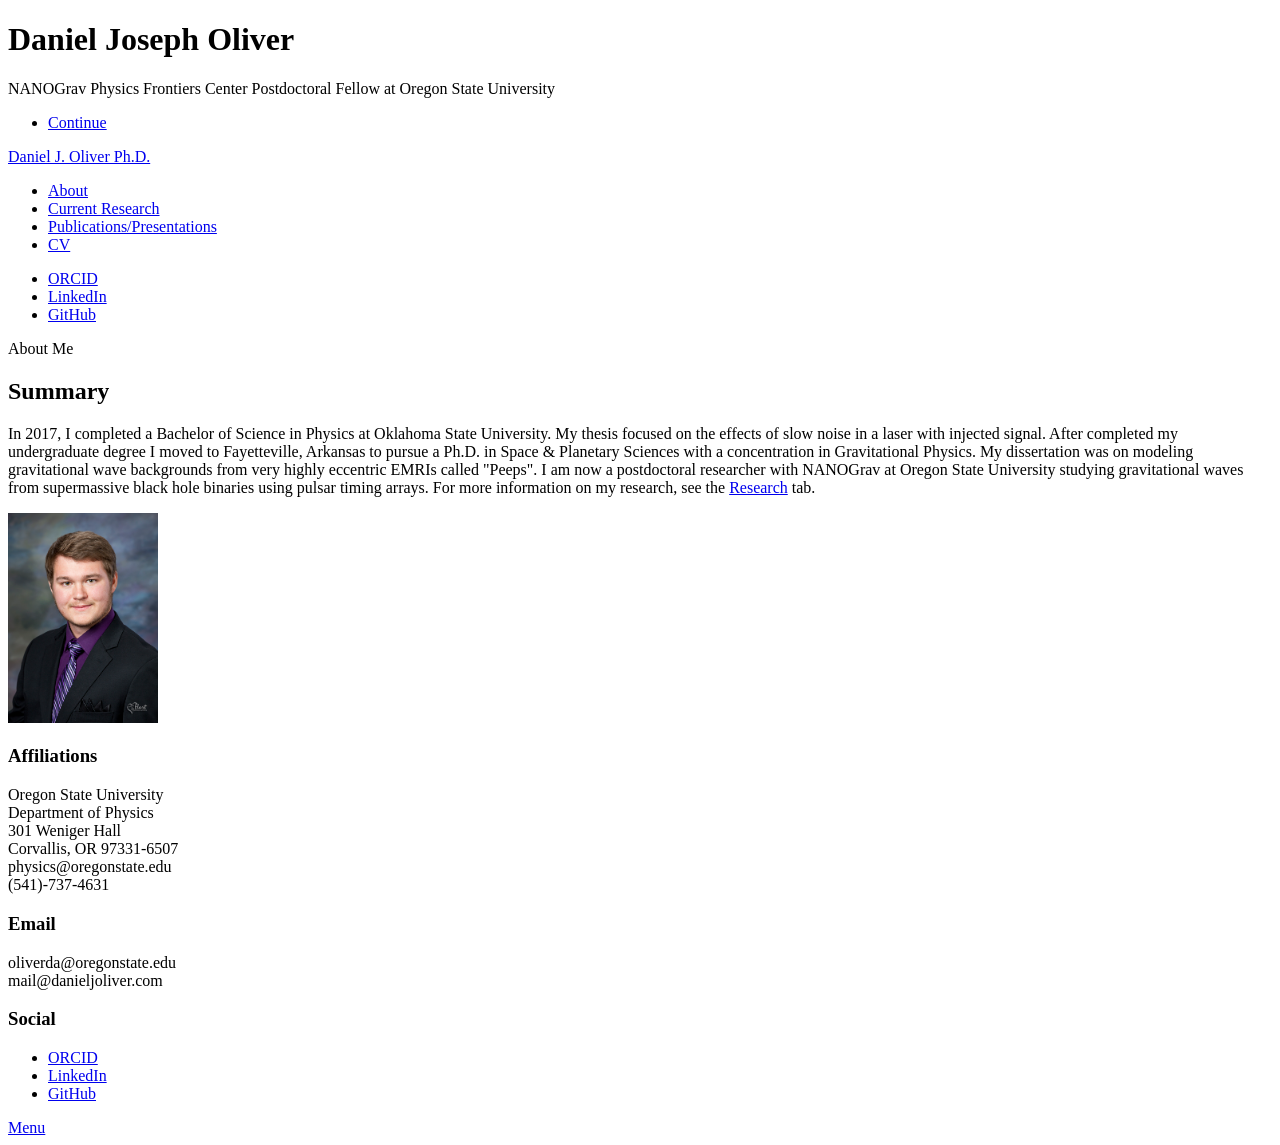
==== commit 39bdc660: "fixed image" ====
--- a/index.html
+++ b/index.html
@@ -62,8 +62,8 @@
 									was on modeling gravitational wave backgrounds from very highly eccentric EMRIs called "Peeps". I am now a postdoctoral 
 									researcher with NANOGrav at Oregon State University studying gravitational waves from supermassive black hole binaries 
 									using pulsar timing arrays. For more information on my research, see the <a href="research.html">Research</a> tab. </p>
-									<span class="image main">
-										<img src="images/Oliver_Daniel_PRpic.jpg" width="300" alt="Daniel Oliver headshot">
+									<span class="image-right">
+										<img src="images/Oliver_Daniel_PRpic.jpg" width="150" alt="Daniel Oliver headshot">
 									</span>
 								</header>
 
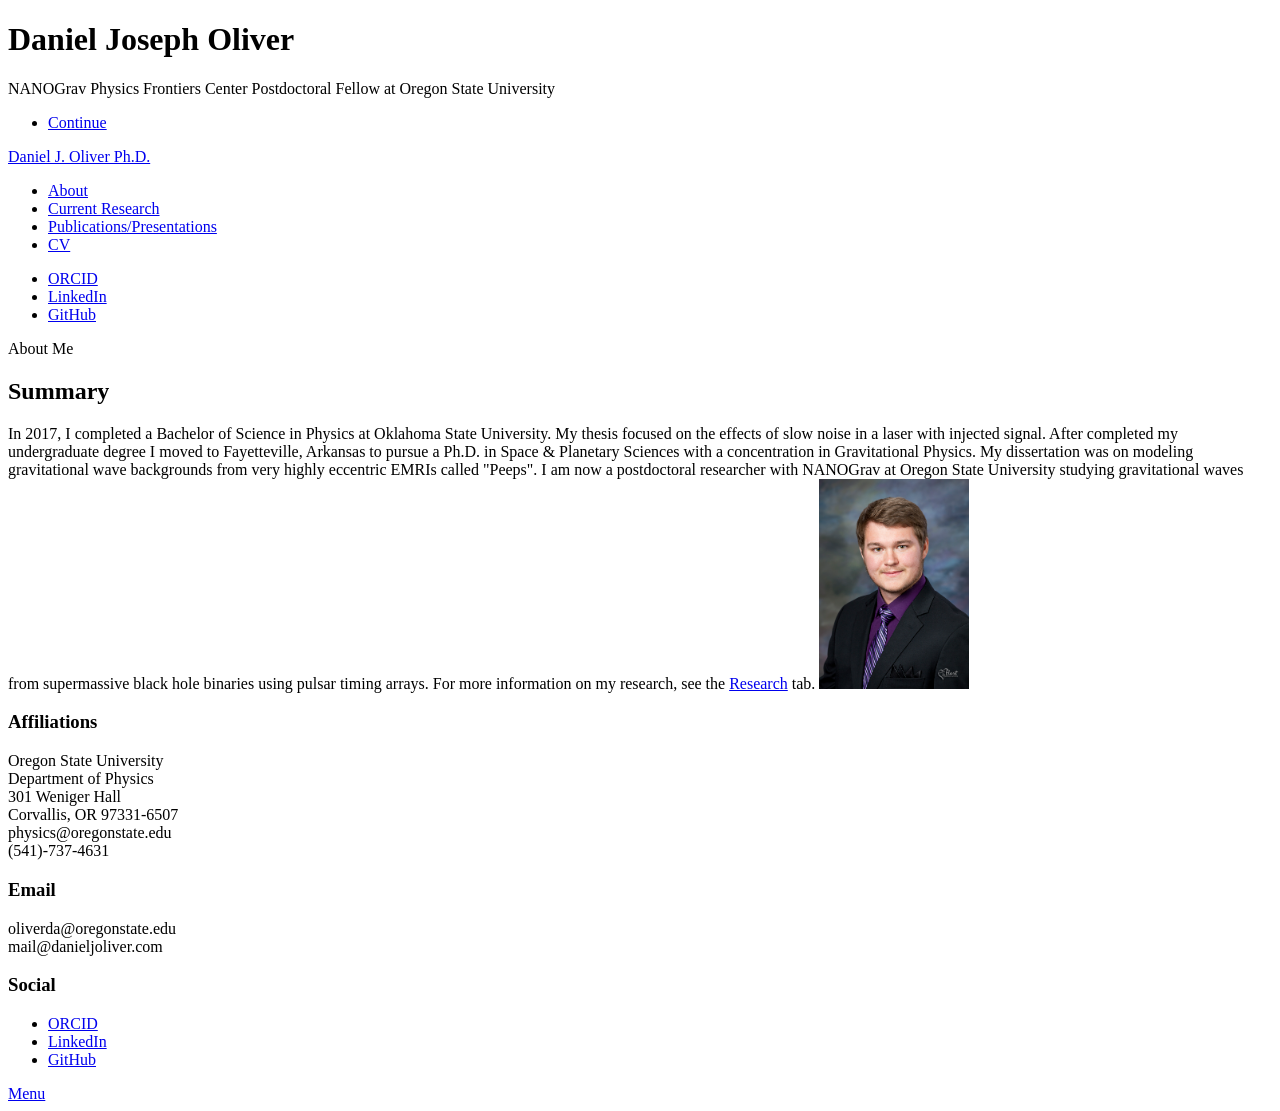
==== commit a794df5e: "fixed image location" ====
--- a/index.html
+++ b/index.html
@@ -61,10 +61,10 @@
 									Arkansas to pursue a Ph.D. in Space & Planetary Sciences with a concentration in Gravitational Physics. My dissertation
 									was on modeling gravitational wave backgrounds from very highly eccentric EMRIs called "Peeps". I am now a postdoctoral 
 									researcher with NANOGrav at Oregon State University studying gravitational waves from supermassive black hole binaries 
-									using pulsar timing arrays. For more information on my research, see the <a href="research.html">Research</a> tab. </p>
+									using pulsar timing arrays. For more information on my research, see the <a href="research.html">Research</a> tab. 
 									<span class="image-right">
 										<img src="images/Oliver_Daniel_PRpic.jpg" width="150" alt="Daniel Oliver headshot">
-									</span>
+									</span></p>
 								</header>
 
 							</article>
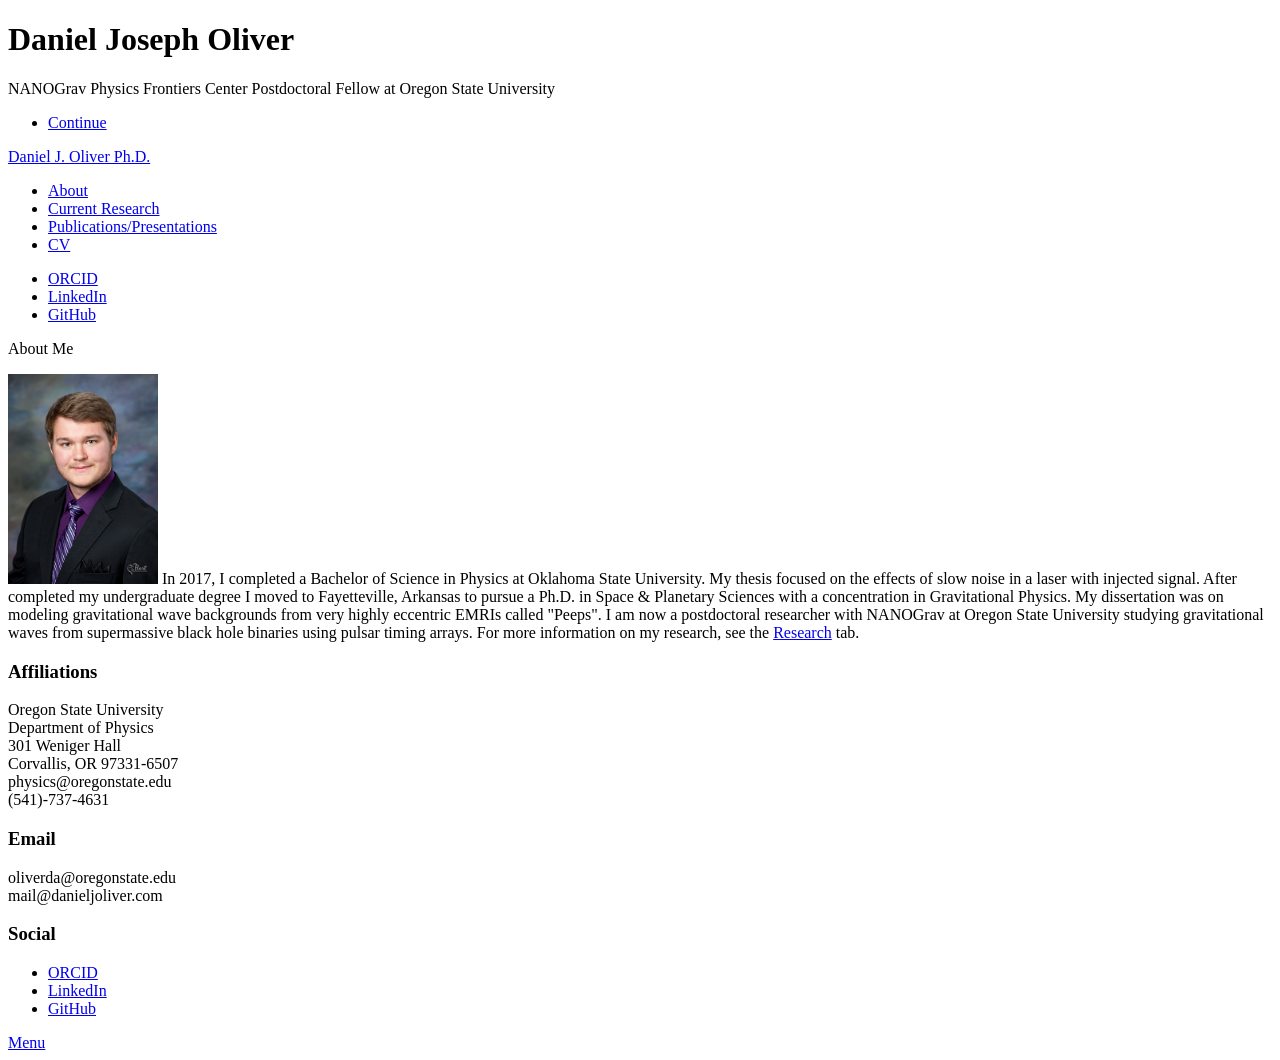
==== commit 9c06c4cc: "fixed image location." ====
--- a/index.html
+++ b/index.html
@@ -54,17 +54,16 @@
 							<article class="post featured">
 								<header class="major">
 									<span class="date">About Me</span>
-									<h2>Summary</h2>
-									<p>
+									<p></p><span class="image-left">
+										<img src="images/Oliver_Daniel_PRpic.jpg" width="150" alt="Daniel Oliver headshot">
+									</span>
 									In 2017, I completed a Bachelor of Science in Physics at Oklahoma State University. My thesis focused on the effects 
 									of slow noise in a laser with injected signal. After completed my undergraduate degree I moved to Fayetteville, 
 									Arkansas to pursue a Ph.D. in Space & Planetary Sciences with a concentration in Gravitational Physics. My dissertation
 									was on modeling gravitational wave backgrounds from very highly eccentric EMRIs called "Peeps". I am now a postdoctoral 
 									researcher with NANOGrav at Oregon State University studying gravitational waves from supermassive black hole binaries 
 									using pulsar timing arrays. For more information on my research, see the <a href="research.html">Research</a> tab. 
-									<span class="image-right">
-										<img src="images/Oliver_Daniel_PRpic.jpg" width="150" alt="Daniel Oliver headshot">
-									</span></p>
+									</p>
 								</header>
 
 							</article>
@@ -74,7 +73,7 @@
 						<footer id="footer">
 						<section class="split contact">
 							<section class="alt">
-							<h3>Affiliations</h3>
+							<h3>Affiliations </h3>
 							<div class="affiliations">
 								<p>
 								Oregon State University<br />
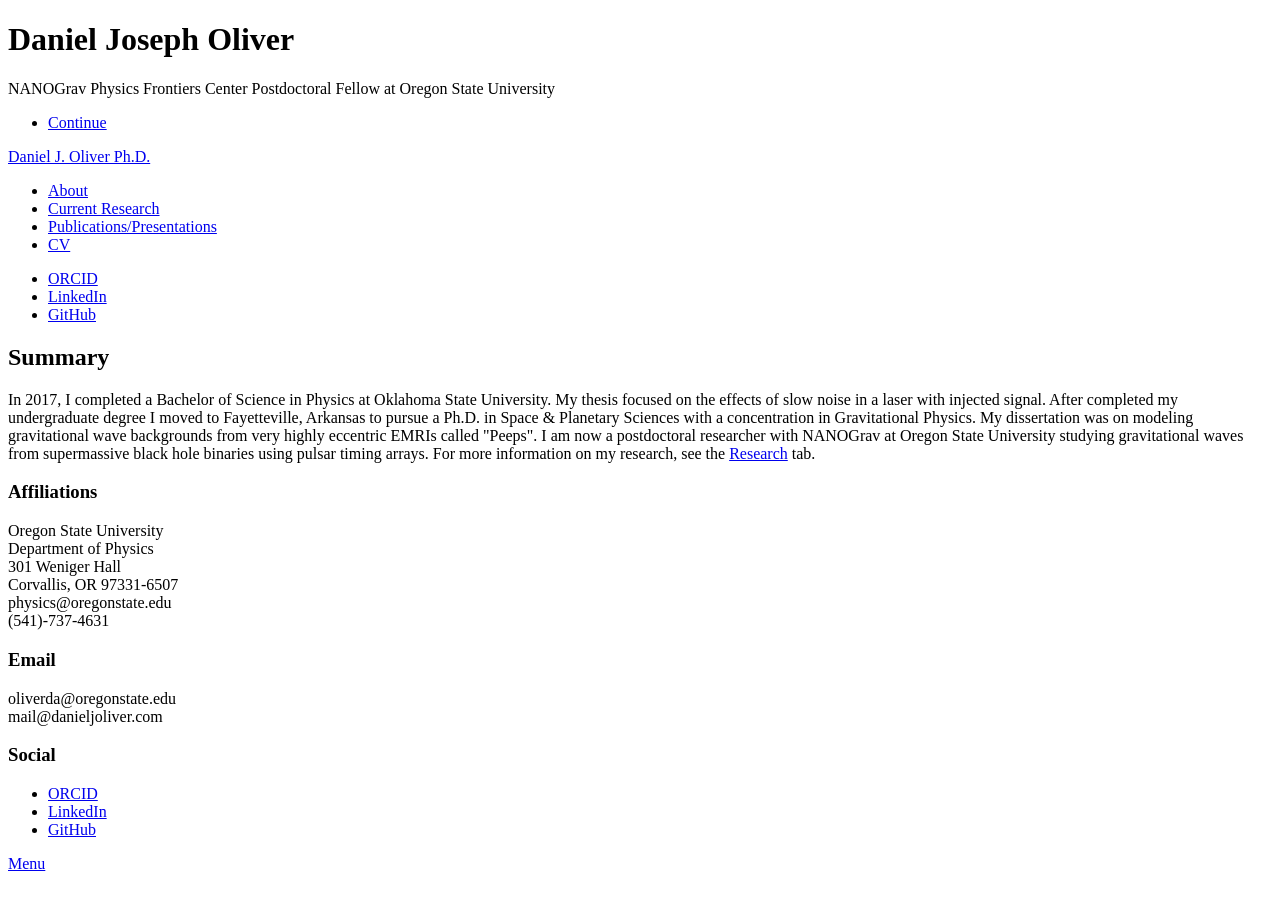
==== commit 917f1977: "Updated About Me" ====
--- a/index.html
+++ b/index.html
@@ -53,10 +53,11 @@
 						<!-- Featured Post -->
 							<article class="post featured">
 								<header class="major">
-									<span class="date">About Me</span>
-									<p></p><span class="image-left">
+									<h2>Summary</h2>
+									<!-- <span class="image-left">
 										<img src="images/Oliver_Daniel_PRpic.jpg" width="150" alt="Daniel Oliver headshot">
-									</span>
+									</span> -->
+									<p>
 									In 2017, I completed a Bachelor of Science in Physics at Oklahoma State University. My thesis focused on the effects 
 									of slow noise in a laser with injected signal. After completed my undergraduate degree I moved to Fayetteville, 
 									Arkansas to pursue a Ph.D. in Space & Planetary Sciences with a concentration in Gravitational Physics. My dissertation
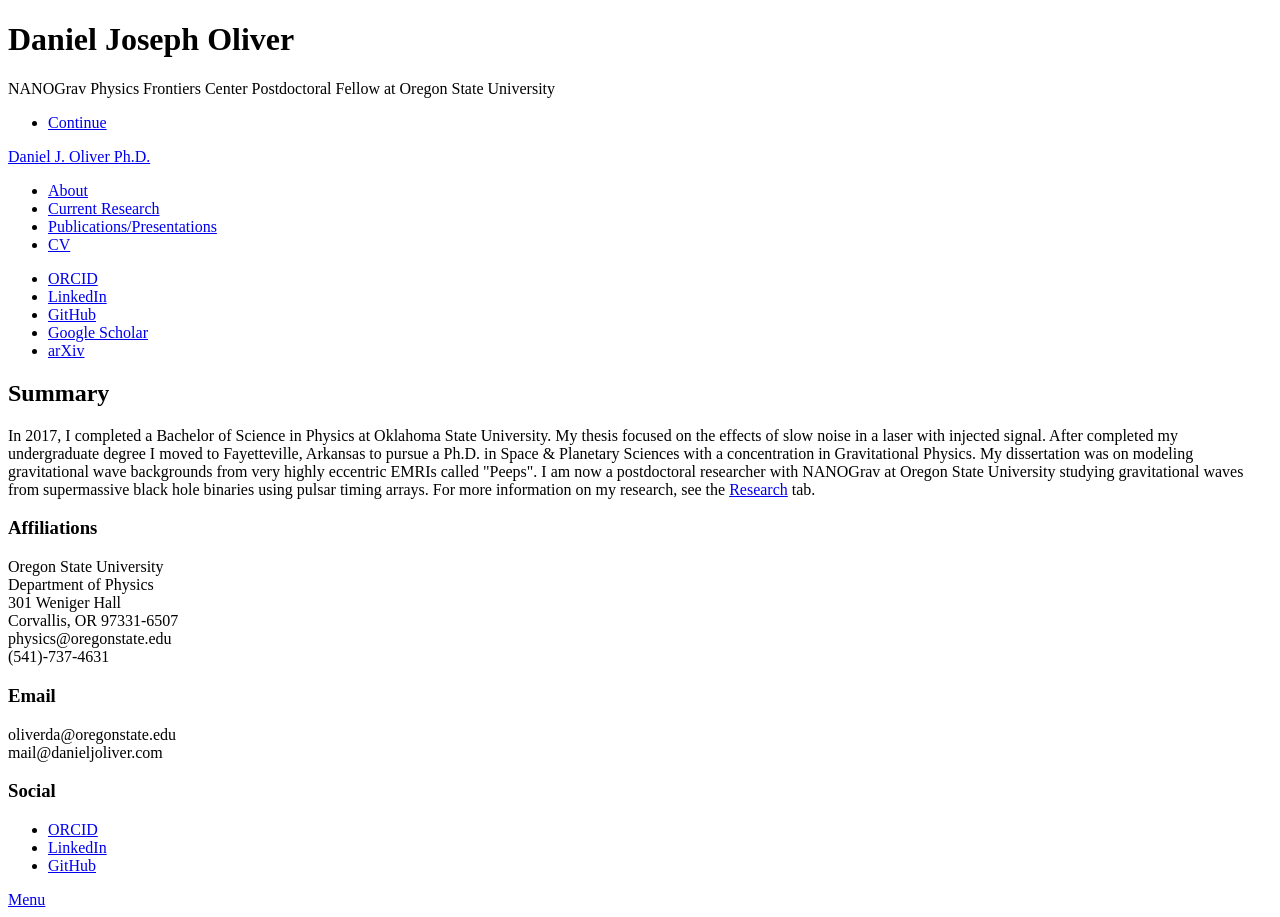
==== commit 13d87f22: "Updated icons" ====
--- a/index.html
+++ b/index.html
@@ -29,7 +29,7 @@
 
 				<!-- Header -->
 					<header id="header">
-						<a href="index.html" class="logo">Daniel J. Oliver Ph.D.</a>
+						<a href="https://scholar.google.com/citations?user=n5EwaOEAAAAJ&hl=en" class="logo">Daniel J. Oliver Ph.D.</a>
 					</header>
 
 				<!-- Nav -->
@@ -44,6 +44,8 @@
 							<li><a href="https://orcid.org/0000-0002-7374-6925">ORCID</a></li>
 							<li><a href="https://www.linkedin.com/in/danieljosepholiver/" class="icon brands fa-linkedin"><span class="label">LinkedIn</span></a></li>
 							<li><a href="https://github.com/DanielJOliver" class="icon brands fa-github"><span class="label">GitHub</span></a></li>
+							<li><a href="https://scholar.google.com/citations?user=n5EwaOEAAAAJ&hl=en" class="fa-brands fa-google-scholar"><span class="label">Google Scholar</span></a></li>
+							<li><a href="https://arxiv.org/search/?query=Oliver%2C+Daniel+J&searchtype=author&abstracts=show&order=-announced_date_first&size=50">arXiv</a></li>
 						</ul>
 					</nav>
 
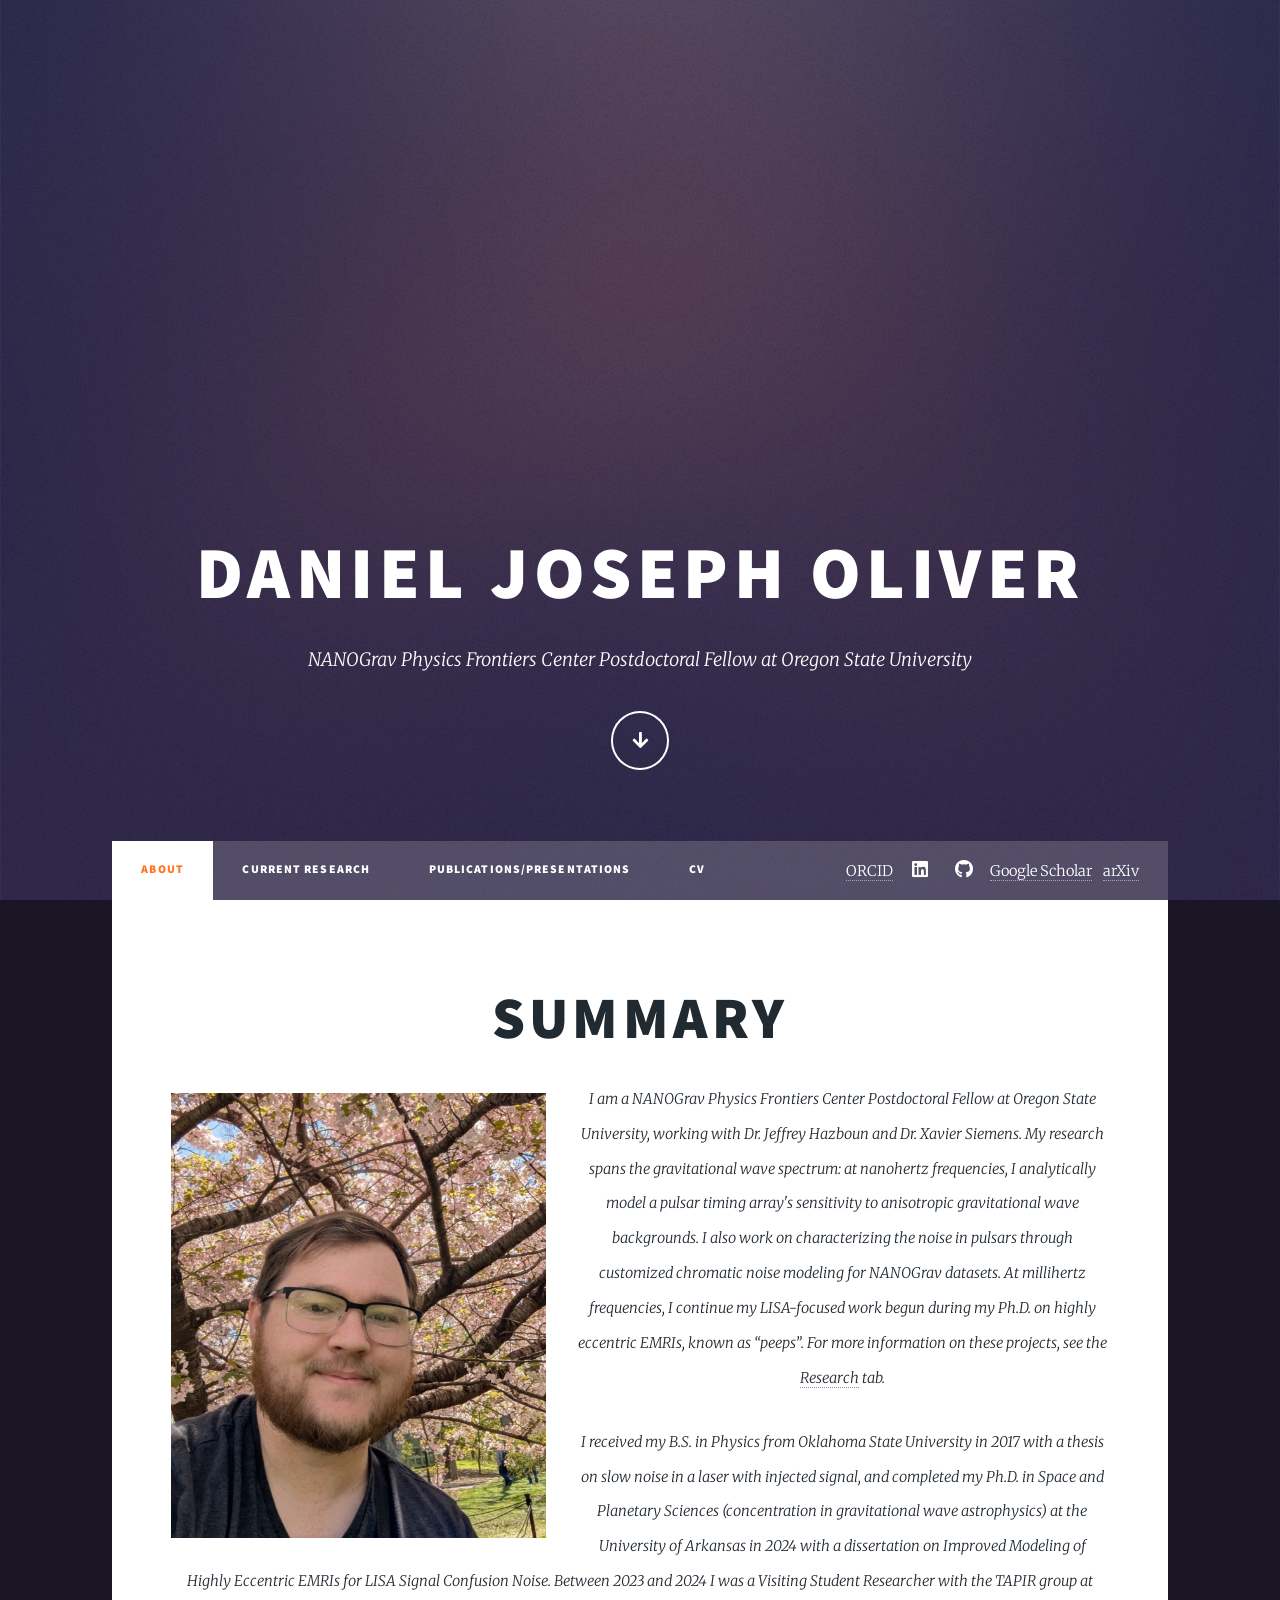
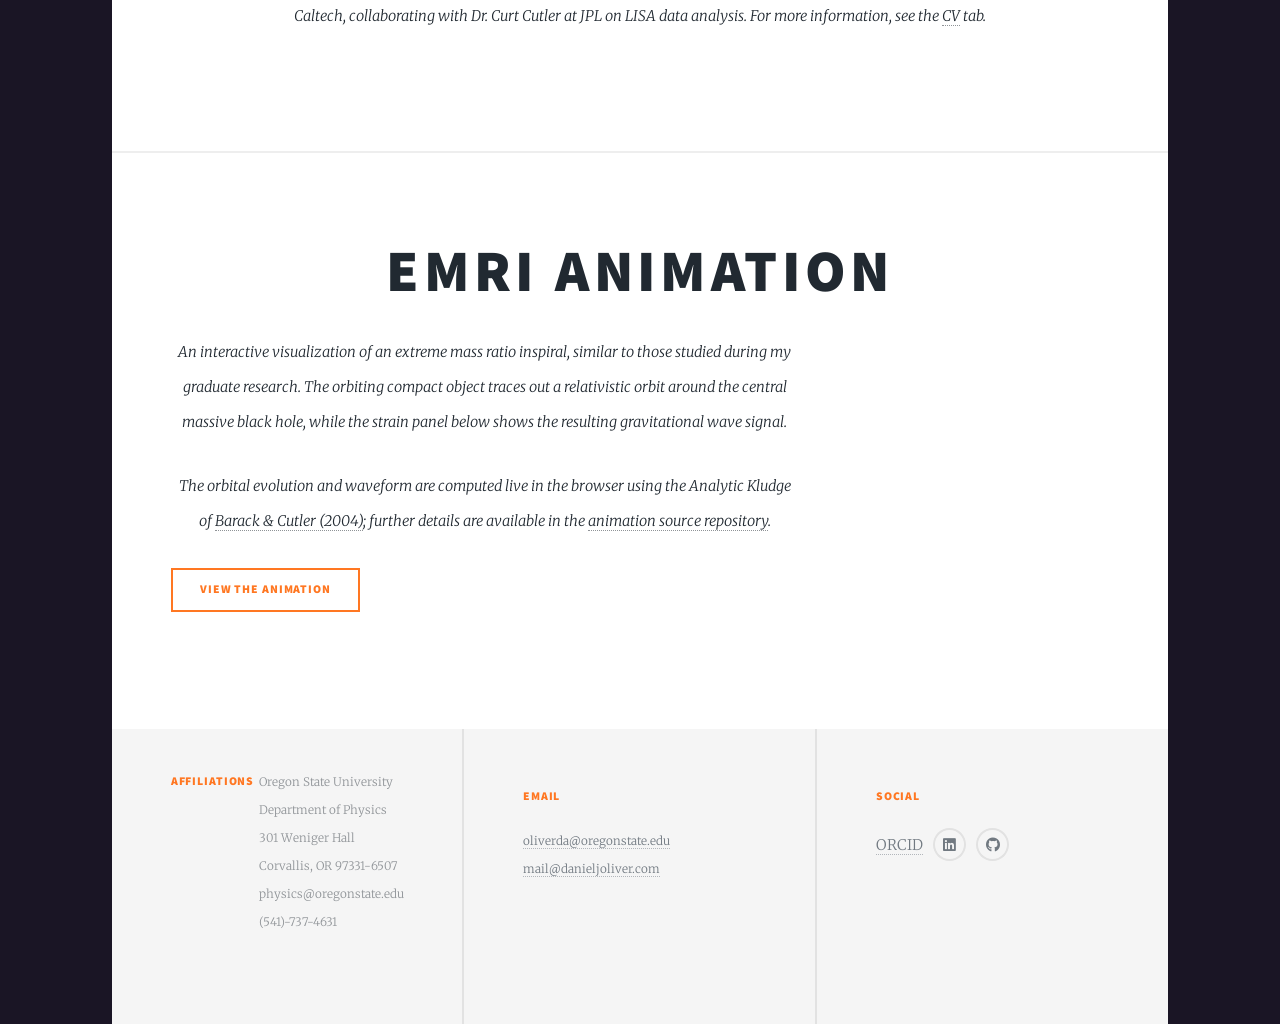
==== commit 7877ace0: "updated website as of May 2026" ====
--- a/index.html
+++ b/index.html
@@ -6,8 +6,19 @@
 -->
 <html>
 	<head>
-		<title>Daniel Joseph Oliver</title>
+		<title>Daniel J. Oliver</title>
 		<link rel="shortcut icon" type="image/png" href="images/favicon.png">
+		<meta name="description" content="NANOGrav Physics Frontiers Center Postdoctoral Fellow at Oregon State University. Pulsar timing array anisotropy, chromatic noise modeling, and LISA EMRI gravitational wave peeps." />
+		<meta name="author" content="Daniel J. Oliver" />
+		<meta property="og:type" content="website" />
+		<meta property="og:title" content="Daniel J. Oliver" />
+		<meta property="og:description" content="NANOGrav Physics Frontiers Center Postdoctoral Fellow at Oregon State University. Pulsar timing array anisotropy, chromatic noise modeling, and LISA EMRI gravitational wave peeps." />
+		<meta property="og:url" content="https://danieljoliver.com/" />
+		<meta property="og:image" content="https://danieljoliver.com/images/Daniel_CherryBlossom.jpg" />
+		<meta name="twitter:card" content="summary_large_image" />
+		<meta name="twitter:title" content="Daniel J. Oliver" />
+		<meta name="twitter:description" content="NANOGrav Physics Frontiers Center Postdoctoral Fellow at Oregon State University. Pulsar timing array anisotropy, chromatic noise modeling, and LISA EMRI gravitational wave peeps." />
+		<meta name="twitter:image" content="https://danieljoliver.com/images/Daniel_CherryBlossom.jpg" />
 		<meta charset="utf-8" />
 		<meta name="viewport" content="width=device-width, initial-scale=1, user-scalable=no" />
 		<link rel="stylesheet" href="assets/css/main.css" />
@@ -35,10 +46,10 @@
 				<!-- Nav -->
 					<nav id="nav">
 						<ul class="links">
-							<li class="active"><a href="index.html">About</a></li>
+							<li class="active"><a href="./">About</a></li>
 							<li><a href="research.html">Current Research</a></li>
 							<li><a href="publications.html">Publications/Presentations</a></li>
-							<li><a href="resume.html">CV</a></li>
+							<li><a href="cv.html">CV</a></li>
 						</ul>
 						<ul class="icons">
 							<li><a href="https://orcid.org/0000-0002-7374-6925">ORCID</a></li>
@@ -56,19 +67,55 @@
 							<article class="post featured">
 								<header class="major">
 									<h2>Summary</h2>
-									<!-- <span class="image-left">
-										<img src="images/Oliver_Daniel_PRpic.jpg" width="150" alt="Daniel Oliver headshot">
-									</span> -->
+									<span class="image left">
+										<img src="images/Daniel_CherryBlossom.jpg" alt="Daniel J. Oliver">
+									</span>
 									<p>
-									In 2017, I completed a Bachelor of Science in Physics at Oklahoma State University. My thesis focused on the effects 
-									of slow noise in a laser with injected signal. After completed my undergraduate degree I moved to Fayetteville, 
-									Arkansas to pursue a Ph.D. in Space & Planetary Sciences with a concentration in Gravitational Physics. My dissertation
-									was on modeling gravitational wave backgrounds from very highly eccentric EMRIs called "Peeps". I am now a postdoctoral 
-									researcher with NANOGrav at Oregon State University studying gravitational waves from supermassive black hole binaries 
-									using pulsar timing arrays. For more information on my research, see the <a href="research.html">Research</a> tab. 
+									I am a NANOGrav Physics Frontiers Center Postdoctoral Fellow at Oregon State University, working with
+									Dr. Jeffrey Hazboun and Dr. Xavier Siemens. My research spans the gravitational wave spectrum: at nanohertz
+									frequencies, I analytically model a pulsar timing array's sensitivity to anisotropic gravitational wave
+									backgrounds. I also work on characterizing the noise in pulsars through customized chromatic noise modeling
+									for NANOGrav datasets. At millihertz frequencies, I continue my LISA-focused work begun during my Ph.D. on
+									highly eccentric EMRIs, known as &ldquo;peeps&rdquo;. For more information on these projects, see the
+									<a href="research.html">Research</a> tab.
+									</p>
+									<p>
+									I received my B.S. in Physics from Oklahoma State University in 2017 with a thesis on slow noise in a laser
+									with injected signal, and completed my Ph.D. in Space and Planetary Sciences (concentration in gravitational
+									wave astrophysics) at the University of Arkansas in 2024 with a dissertation on Improved Modeling of Highly
+									Eccentric EMRIs for LISA Signal Confusion Noise. Between 2023 and 2024 I was a Visiting Student Researcher
+									with the TAPIR group at Caltech, collaborating with Dr. Curt Cutler at JPL on LISA data analysis. For more
+									information, see the <a href="cv.html">CV</a> tab.
 									</p>
 								</header>
 
+							</article>
+
+							<!-- EMRI Animation callout -->
+							<article class="post featured">
+								<header class="major" style="display: flow-root;">
+									<h2>EMRI Animation</h2>
+									<span class="image right" style="max-width: 30%;">
+										<a href="EMRI_Animations/">
+											<video autoplay loop muted playsinline style="width: 100%; height: auto; display: block;">
+												<source src="images/emri_animation_preview.mp4" type="video/mp4">
+											</video>
+										</a>
+									</span>
+									<p>
+									An interactive visualization of an extreme mass ratio inspiral, similar to those studied during my
+									graduate research. The orbiting compact object traces out a relativistic orbit around the central
+									massive black hole, while the strain panel below shows the resulting gravitational wave signal.
+									</p>
+									<p>
+									The orbital evolution and waveform are computed live in the browser using the Analytic Kludge
+									of <a href="https://arxiv.org/abs/gr-qc/0310125">Barack &amp; Cutler (2004)</a>; further details are
+									available in the <a href="https://github.com/DanielJOliver/EMRI_Animations">animation source repository</a>.
+									</p>
+									<ul class="actions">
+										<li><a href="EMRI_Animations/" class="button">View the animation</a></li>
+									</ul>
+								</header>
 							</article>
 					</div>
 
@@ -88,12 +135,11 @@
 								</p>
 							</div>
 							</section>
-						</section>								
-							</section>
+						</section>
 							<section>
 								<h3>Email</h3>
-								<p>oliverda@oregonstate.edu<br />
-										mail@danieljoliver.com</a></p>
+								<p><a href="mailto:oliverda@oregonstate.edu">oliverda@oregonstate.edu</a><br />
+										<a href="mailto:mail@danieljoliver.com">mail@danieljoliver.com</a></p>
 							</section>
 							<section>
 								<h3>Social</h3>
--- a/assets/css/main.css
+++ b/assets/css/main.css
@@ -1,5 +1,25 @@
 @import url(fontawesome-all.min.css);
 @import url("https://fonts.googleapis.com/css?family=Merriweather:300,700,300italic,700italic|Source+Sans+Pro:900");
+
+/* ===========================================================
+   Theme variables (added 2026-05 — purple + orange palette)
+   - --primary: lavender, replaces the original cyan
+   - --accent:  orange, used for buttons / active nav / link hover / footer h3
+   - --bg-body / --bg-wrap / --bg-tint: dark purple background tint
+   Original Massively cyan theme values for reference:
+       --primary: #18bfef
+       --bg-body: #1e252d
+       --bg-wrap: #212931
+       --bg-tint: rgba(0, 0, 0, 0.1)
+   =========================================================== */
+:root {
+	--primary: #bb88ee;
+	--accent:  #ff7722;
+	--bg-body: #1a1525;
+	--bg-wrap: #1d1830;
+	--bg-tint: rgba(75, 40, 120, 0.35);
+}
+
 
 /*
 	Massively by HTML5 UP
@@ -99,7 +119,7 @@
 	}
 
 	body {
-		background-color: #1e252d;
+		background-color: var(--bg-body);
 	}
 
 		body.is-preload *, body.is-preload *:before, body.is-preload *:after {
@@ -298,7 +318,7 @@
 
 		a:hover {
 			border-bottom-color: transparent;
-			color: #18bfef !important;
+			color: var(--primary) !important;
 		}
 
 	strong, b {
@@ -2215,8 +2235,8 @@
 		input[type="button"]:hover,
 		button:hover,
 		.button:hover {
-			box-shadow: inset 0 0 0 2px #18bfef;
-			color: #18bfef !important;
+			box-shadow: inset 0 0 0 2px var(--primary);
+			color: var(--primary) !important;
 		}
 
 		input[type="submit"].primary,
@@ -2234,7 +2254,7 @@
 			input[type="button"].primary:hover,
 			button.primary:hover,
 			.button.primary:hover {
-				background-color: #18bfef;
+				background-color: var(--primary);
 			}
 
 /* Form */
@@ -2491,7 +2511,7 @@
 		input[type="email"]:focus,
 		select:focus,
 		textarea:focus {
-			border-color: #18bfef;
+			border-color: var(--primary);
 		}
 
 	select {
@@ -2526,7 +2546,7 @@
 
 	input[type="checkbox"]:focus + label:before,
 	input[type="radio"]:focus + label:before {
-		border-color: #18bfef;
+		border-color: var(--primary);
 	}
 
 	::-webkit-input-placeholder {
@@ -2890,7 +2910,7 @@
 	}
 
 	ul.icons li a.icon:hover:before {
-		color: #18bfef;
+		color: var(--primary);
 	}
 
 	ul.icons.alt li .icon:before {
@@ -2898,7 +2918,7 @@
 	}
 
 	ul.icons.alt li a.icon:hover:before {
-		box-shadow: inset 0 0 0 2px #18bfef;
+		box-shadow: inset 0 0 0 2px var(--primary);
 	}
 
 /* Section/Article */
@@ -3197,14 +3217,14 @@
 	}
 
 		.pagination a:hover {
-			color: #18bfef !important;
-			border-color: #18bfef;
+			color: var(--primary) !important;
+			border-color: var(--primary);
 			z-index: 1;
 		}
 
 			.pagination a:hover + a,
 			.pagination a:hover + span {
-				border-left-color: #18bfef;
+				border-left-color: var(--primary);
 			}
 
 		.pagination a.active {
@@ -3233,8 +3253,8 @@
 			left: 0;
 			width: 100%;
 			height: 100%;
-			background-color: #212931;
-			background-image: url("../../images/overlay.png"), linear-gradient(0deg, rgba(0, 0, 0, 0.1), rgba(0, 0, 0, 0.1)), url("../../images/bg.jpg");
+			background-color: var(--bg-wrap);
+			background-image: url("../../images/overlay.png"), linear-gradient(0deg, var(--bg-tint), var(--bg-tint)), url("../../images/bg.jpg");
 			background-size: auto,								auto,														100% auto;
 			background-position: center,								center,														top center;
 			background-repeat: repeat,								no-repeat,													no-repeat;
@@ -3258,7 +3278,7 @@
 			-webkit-transition-delay: 0.75s;
 			-ms-transition-delay: 0.75s;
 			transition-delay: 0.75s;
-			background: #1e252d;
+			background: var(--bg-body);
 			content: '';
 			display: block;
 			height: 100%;
@@ -3324,7 +3344,7 @@
 
 			#intro a:hover {
 				border-bottom-color: transparent;
-				color: #18bfef !important;
+				color: var(--primary) !important;
 			}
 
 		#intro strong, #intro b {
@@ -3363,8 +3383,8 @@
 			#intro input[type="button"]:hover,
 			#intro button:hover,
 			#intro .button:hover {
-				box-shadow: inset 0 0 0 2px #18bfef;
-				color: #18bfef !important;
+				box-shadow: inset 0 0 0 2px var(--primary);
+				color: var(--primary) !important;
 			}
 
 			#intro input[type="submit"].primary,
@@ -3374,7 +3394,7 @@
 			#intro .button.primary {
 				background-color: #ffffff;
 				box-shadow: none;
-				color: #1e252d !important;
+				color: var(--bg-body) !important;
 			}
 
 				#intro input[type="submit"].primary:hover,
@@ -3382,7 +3402,7 @@
 				#intro input[type="button"].primary:hover,
 				#intro button.primary:hover,
 				#intro .button.primary:hover {
-					background-color: #18bfef;
+					background-color: var(--primary);
 				}
 
 		#intro h1 {
@@ -3533,7 +3553,7 @@
 
 			#header a:hover {
 				border-bottom-color: transparent;
-				color: #18bfef !important;
+				color: var(--primary) !important;
 			}
 
 		#header strong, #header b {
@@ -3577,8 +3597,8 @@
 		}
 
 			#header .logo:hover {
-				border-color: #18bfef !important;
-				color: #18bfef !important;
+				border-color: var(--primary) !important;
+				color: var(--primary) !important;
 			}
 
 		@media screen and (max-width: 980px) {
@@ -3632,7 +3652,7 @@
 		}
 
 		#nav ul.icons li a.icon:hover:before {
-			color: #18bfef;
+			color: var(--primary);
 		}
 
 		#nav ul.icons.alt li .icon:before {
@@ -3640,7 +3660,7 @@
 		}
 
 		#nav ul.icons.alt li a.icon:hover:before {
-			box-shadow: inset 0 0 0 2px #18bfef;
+			box-shadow: inset 0 0 0 2px var(--primary);
 		}
 
 		#nav input, #nav select, #nav textarea {
@@ -3654,7 +3674,7 @@
 
 			#nav a:hover {
 				border-bottom-color: transparent;
-				color: #18bfef !important;
+				color: var(--primary) !important;
 			}
 
 		#nav strong, #nav b {
@@ -3726,11 +3746,11 @@
 				}
 
 					#nav ul.links li.active a {
-						color: #1e252d;
+						color: var(--bg-body);
 					}
 
 						#nav ul.links li.active a:hover {
-							color: #18bfef !important;
+							color: var(--primary) !important;
 						}
 
 		#nav ul.icons {
@@ -3974,7 +3994,7 @@
 
 			#footer a:hover {
 				border-bottom-color: transparent;
-				color: #18bfef !important;
+				color: var(--primary) !important;
 			}
 
 		#footer strong, #footer b {
@@ -4017,8 +4037,8 @@
 			#footer input[type="button"]:hover,
 			#footer button:hover,
 			#footer .button:hover {
-				box-shadow: inset 0 0 0 2px #18bfef;
-				color: #18bfef !important;
+				box-shadow: inset 0 0 0 2px var(--primary);
+				color: var(--primary) !important;
 			}
 
 			#footer input[type="submit"].primary,
@@ -4036,7 +4056,7 @@
 				#footer input[type="button"].primary:hover,
 				#footer button.primary:hover,
 				#footer .button.primary:hover {
-					background-color: #18bfef;
+					background-color: var(--primary);
 				}
 
 		#footer label {
@@ -4056,7 +4076,7 @@
 			#footer input[type="email"]:focus,
 			#footer select:focus,
 			#footer textarea:focus {
-				border-color: #18bfef;
+				border-color: var(--primary);
 			}
 
 		#footer select {
@@ -4091,7 +4111,7 @@
 
 		#footer input[type="checkbox"]:focus + label:before,
 		#footer input[type="radio"]:focus + label:before {
-			border-color: #18bfef;
+			border-color: var(--primary);
 		}
 
 		#footer ::-webkit-input-placeholder {
@@ -4119,7 +4139,7 @@
 		}
 
 		#footer ul.icons li a.icon:hover:before {
-			color: #18bfef;
+			color: var(--primary);
 		}
 
 		#footer ul.icons.alt li .icon:before {
@@ -4127,7 +4147,7 @@
 		}
 
 		#footer ul.icons.alt li a.icon:hover:before {
-			box-shadow: inset 0 0 0 2px #18bfef;
+			box-shadow: inset 0 0 0 2px var(--primary);
 		}
 
 		#footer header.major .date:before, #footer header.major .date:after {
@@ -4167,14 +4187,14 @@
 		}
 
 			#footer .pagination a:hover {
-				color: #18bfef !important;
-				border-color: #18bfef;
+				color: var(--primary) !important;
+				border-color: var(--primary);
 				z-index: 1;
 			}
 
 				#footer .pagination a:hover + a,
 				#footer .pagination a:hover + span {
-					border-left-color: #18bfef;
+					border-left-color: var(--primary);
 				}
 
 			#footer .pagination a.active {
@@ -4411,7 +4431,7 @@
 
 			#copyright a:hover {
 				border-bottom-color: transparent;
-				color: #18bfef !important;
+				color: var(--primary) !important;
 			}
 
 		#copyright strong, #copyright b {
@@ -4686,4 +4706,62 @@
 			visibility: visible;
 		}
 
-	}+	}
+
+/* ===========================================================
+   V3 palette overrides (orange = clickable, lavender = decoration)
+   =========================================================== */
+.button {
+	box-shadow: inset 0 0 0 2px var(--accent);
+	color: var(--accent) !important;
+}
+.button:hover {
+	background-color: var(--accent);
+	color: var(--bg-body) !important;
+	box-shadow: inset 0 0 0 2px var(--accent);
+}
+/* Active nav item: orange */
+#nav .links li.active a {
+	color: var(--accent) !important;
+}
+#nav .links li.active a:before,
+#nav .links li.active a:after {
+	background-color: var(--accent) !important;
+}
+/* Link hover within main content: orange */
+#main a:hover {
+	color: var(--accent) !important;
+	border-bottom-color: var(--accent) !important;
+}
+/* Footer section titles (AFFILIATIONS / EMAIL / SOCIAL): orange */
+#footer h3 {
+	color: var(--accent) !important;
+}
+
+/* ===========================================================
+   GWPlotter clickable regions on the research page
+   =========================================================== */
+.gwplot-container {
+	position: relative;
+	display: block;
+}
+.gwplot-container > img {
+	display: block;
+	width: 100%;
+	height: auto;
+}
+.gwplot-container > figcaption {
+	line-height: 1.6;
+}
+.gwplot-region {
+	position: absolute;
+	display: block;
+	cursor: pointer;
+	border: 0;
+	background: transparent;
+	transition: background-color 0.2s ease-in-out, box-shadow 0.2s ease-in-out;
+}
+.gwplot-region:hover {
+	background-color: rgba(187, 136, 238, 0.18);
+	box-shadow: inset 0 0 0 2px var(--primary);
+}
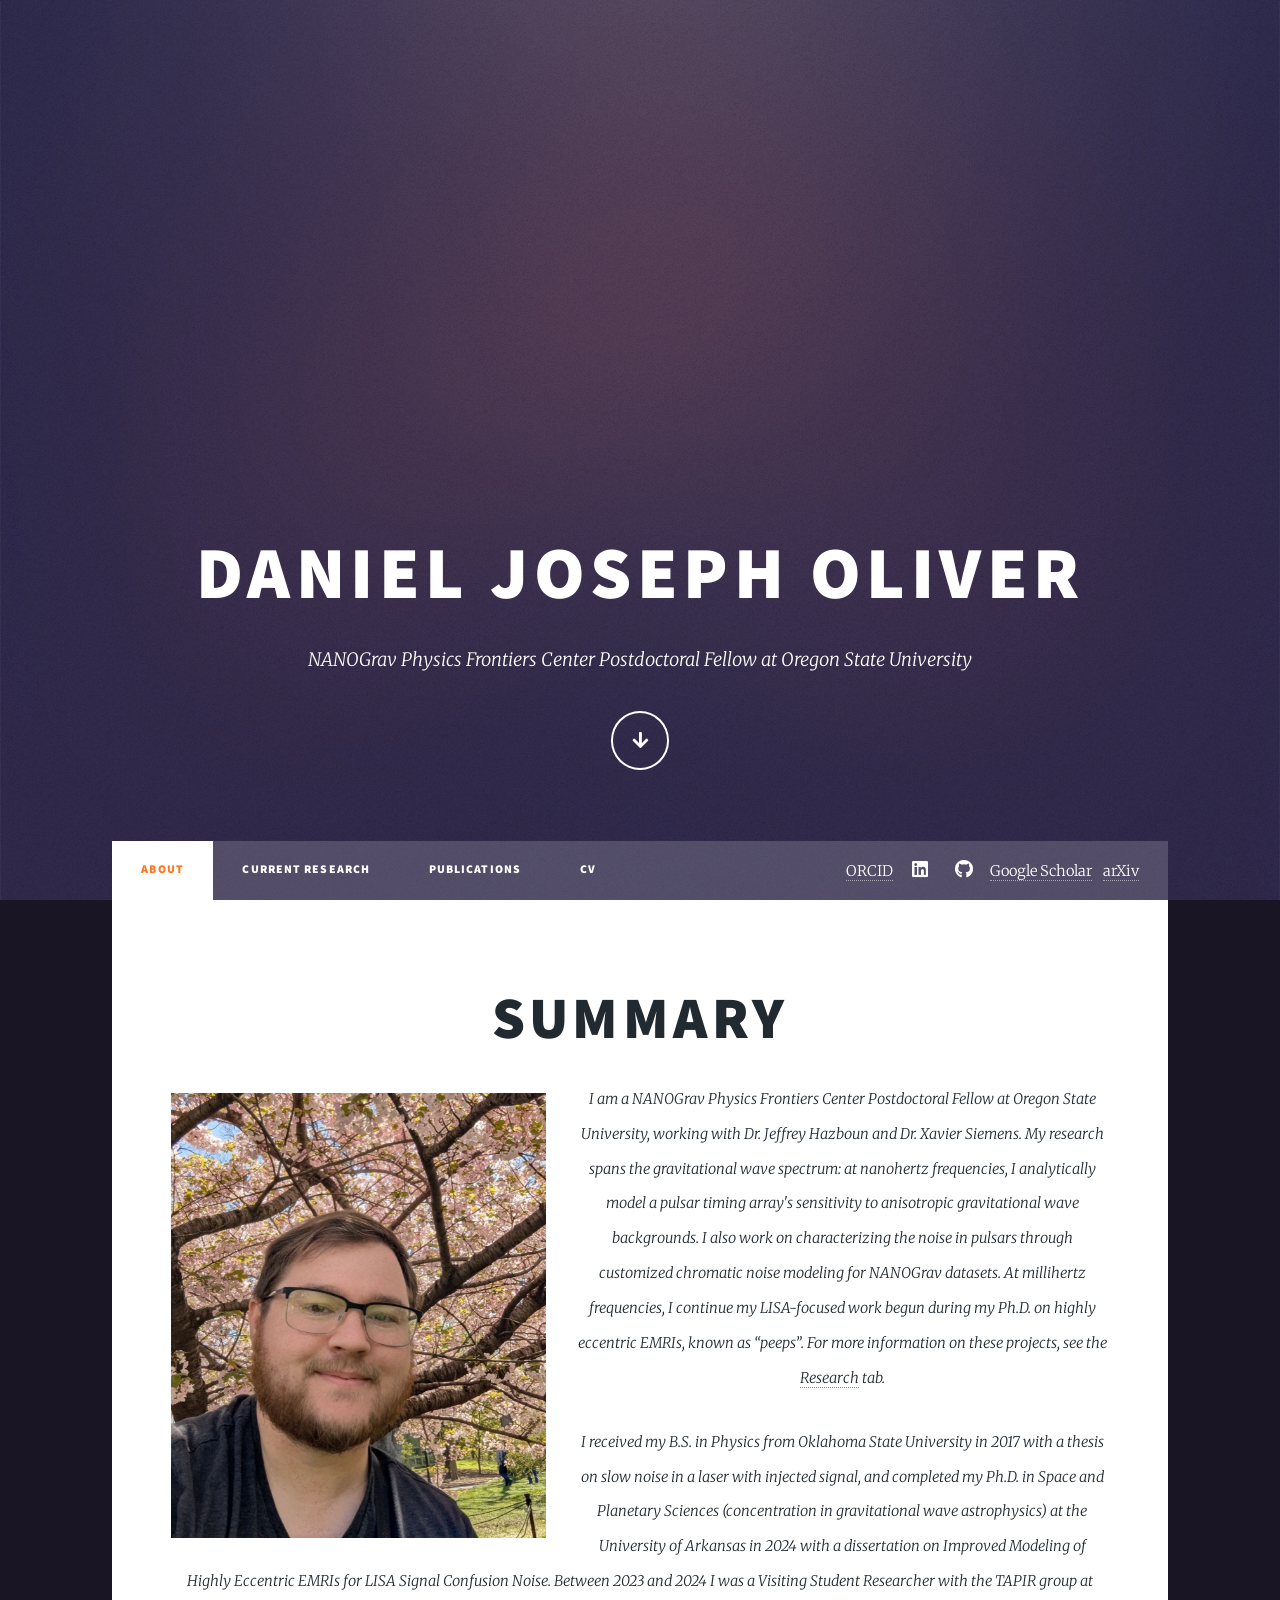
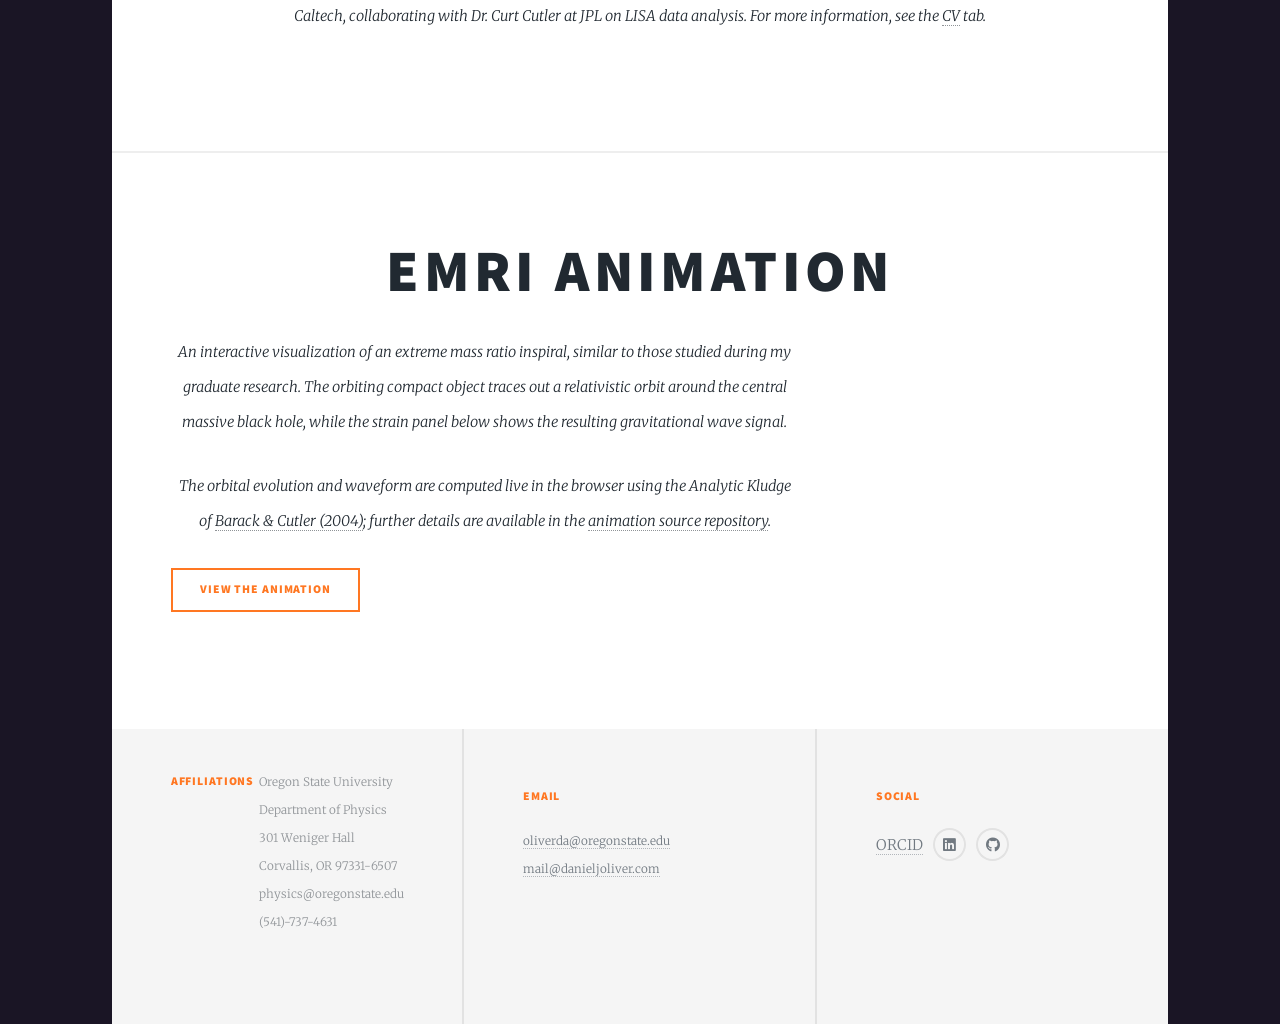
==== commit 1e500c60: "added new publications" ====
--- a/index.html
+++ b/index.html
@@ -48,7 +48,7 @@
 						<ul class="links">
 							<li class="active"><a href="./">About</a></li>
 							<li><a href="research.html">Current Research</a></li>
-							<li><a href="publications.html">Publications/Presentations</a></li>
+							<li><a href="publications.html">Publications</a></li>
 							<li><a href="cv.html">CV</a></li>
 						</ul>
 						<ul class="icons">
